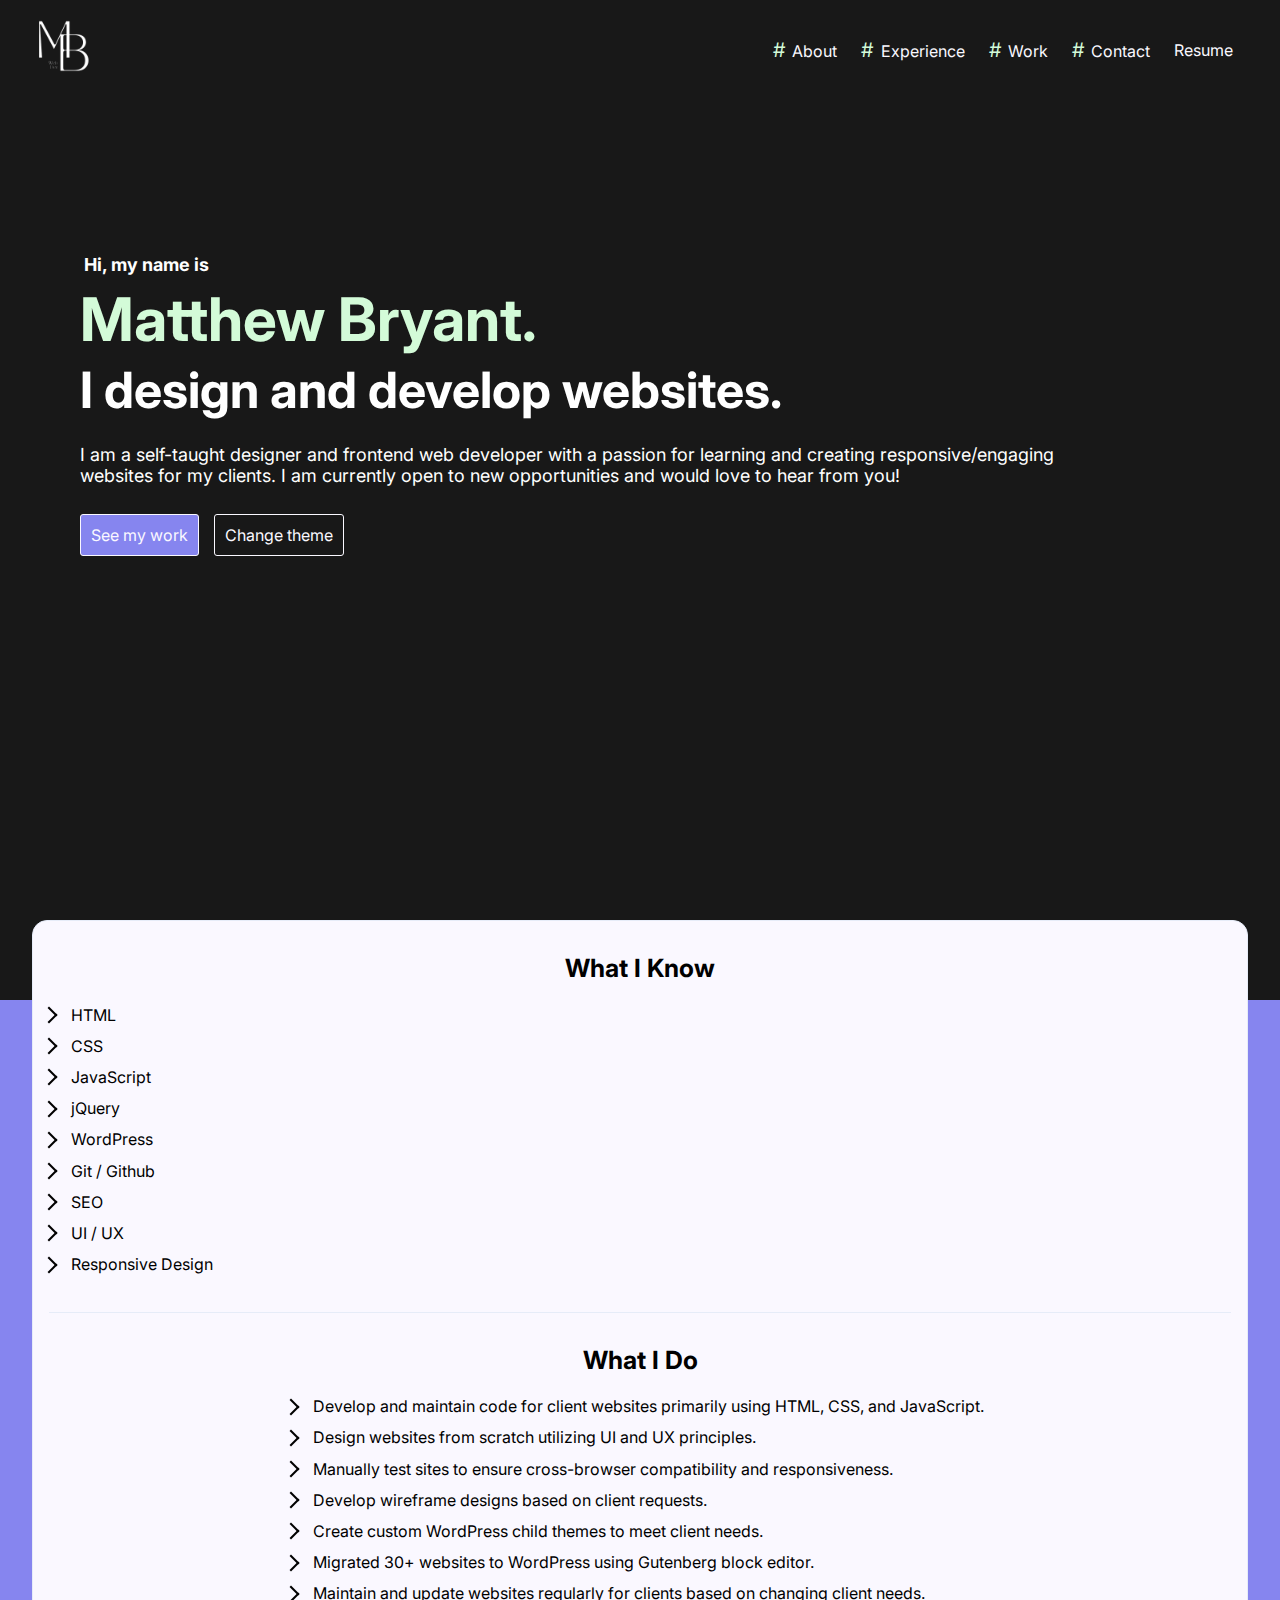
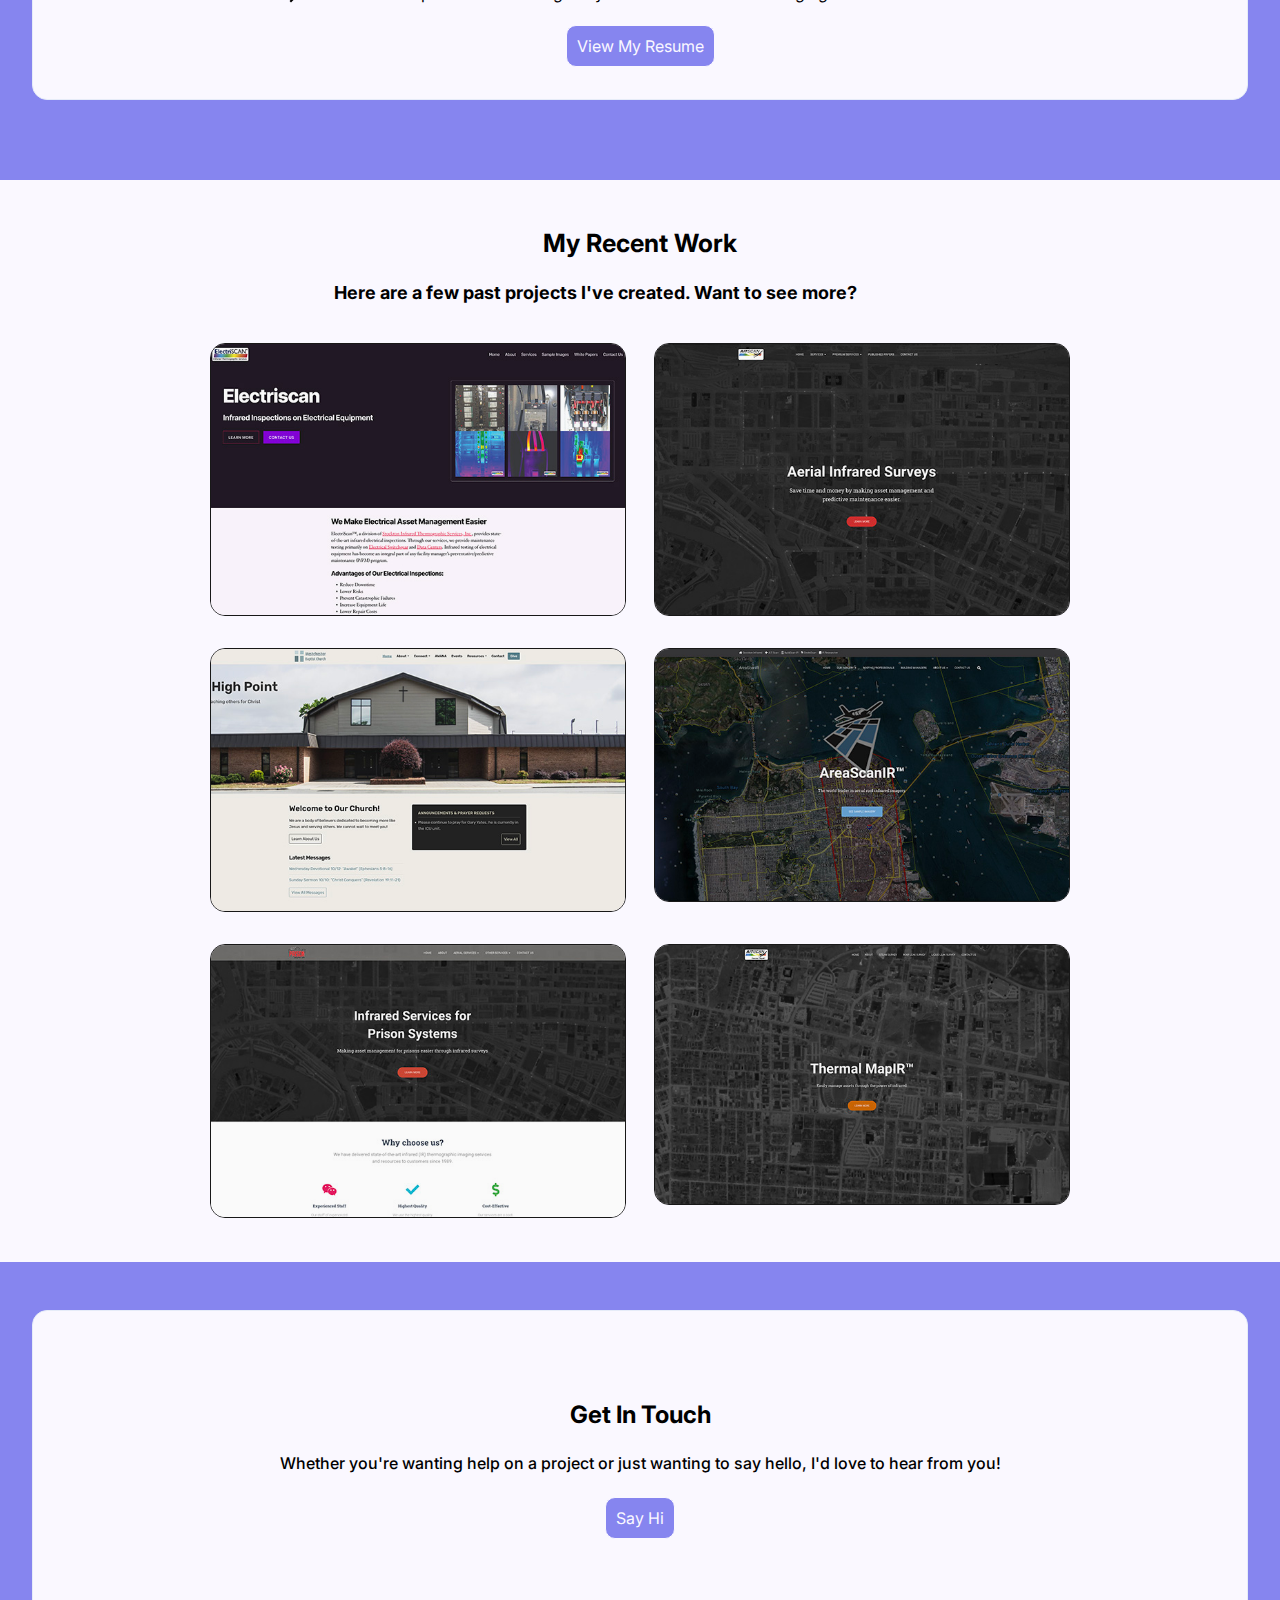
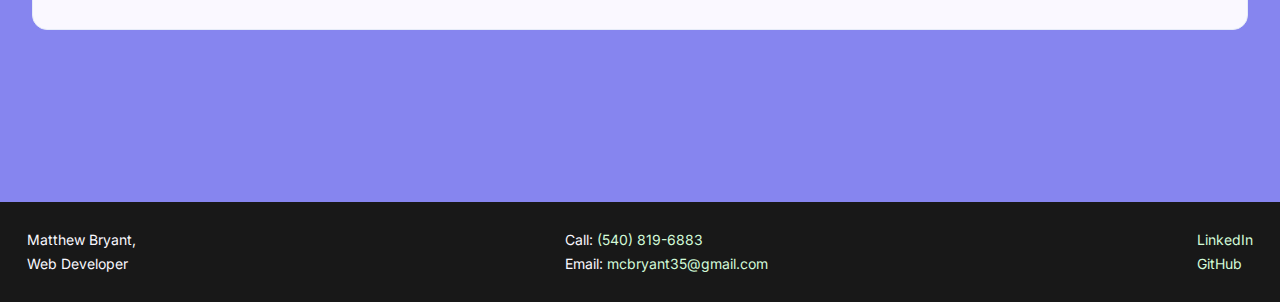
==== index.html @ 1c5e8e3d "fix image issue" ====
<!DOCTYPE html>
<html lang="en">
    <head>
        <meta charset="UTF-8">
        <meta http-equiv="X-UA-Compatible" content="IE=edge">
        <meta name="viewport" content="width=device-width, initial-scale=1.0">
        <title>Matthew Bryant</title>
        <link rel="stylesheet" href="styles.css">
        <link rel="stylesheet" href="https://cdnjs.cloudflare.com/ajax/libs/font-awesome/6.1.2/css/all.min.css" integrity="sha512-1sCRPdkRXhBV2PBLUdRb4tMg1w2YPf37qatUFeS7zlBy7jJI8Lf4VHwWfZZfpXtYSLy85pkm9GaYVYMfw5BC1A==" crossorigin="anonymous" referrerpolicy="no-referrer" />

        <link rel="preconnect" href="https://fonts.googleapis.com">
        <link rel="preconnect" href="https://fonts.gstatic.com" crossorigin>
        <link href="https://fonts.googleapis.com/css2?family=Inter:wght@100;200;300;400;500;600&display=swap" rel="stylesheet">
    </head>
<body>

    <header class="header">
        <nav class="main-navigation">
            <a href="#" id="logo"><img src="./assets/images/mylogo.png" alt="logo"></a>
            <img id="nav-headshot" src="./assets/images/headshots/myheadshot-300X200.jpg" alt="headshot image of Matthew Bryant">
            <ul class="nav-links">
                <a href="#header-main-container"><li class="nav-link"><span>#</span> About</li></a>
                <a href="#experience"><li class="nav-link"><span>#</span> Experience</li></a>
                <a href="#work"><li class="nav-link"><span>#</span> Work</li></a>
                <a href="#contact"><li class="nav-link"><span>#</span> Contact</li></a>
                <a href="https://drive.google.com/file/d/1iqyRCkgeae6ioxrr6bbOWsfe8rhDTvmX/view?usp=sharing" target="_blank"><li class="nav-link" id="header-nav">Resume</li></a>

            </ul>
            <button class="hamburger">
                <div class="bar">
                    <i class="fa-solid fa-bars fa-2x"></i>
                </div>
             </button>
         </nav>
    </header>

         <section id="header-main-container">

            <div id="intro-container" class="home-containers">
                <h2 class="intro-line-one">Hi, my name is</h2>
                <h2 class="intro-line-two">Matthew Bryant.</h2>
                <h2 class="intro-line-three">I design and develop websites.</h2>
                <p class="intro-par">I am a self-taught designer and frontend web developer with a passion for learning and creating responsive/engaging websites for my clients. I am currently open to new opportunities and would love to hear from you!</p>
            
                <div id="cta-buttons-container">
                    <ul class="cta-buttons">
                        <a href="mywork.html"><li class="special-button">See my work</li></a>
                        <a href="#"><li class="normal-button">Change theme</li></a>
                    </ul>
                </div>
            </div>

         </section>

         <section id="experience" class="box">

            <h2 style="display:none;">My Experience</h2>

            <h3 style="display:none;">1 year of experience as a freelance designer and developer.</h3>

            <div id="inner-containers-one">

                <div id="skills-column" class="columns">

                    <h3>What I Know</h3>
                    <ul>
                        <li>HTML</li>
                        <li>CSS</li>
                        <li>JavaScript</li>
                        <li>jQuery</li>
                        <li>WordPress</li>
                        <li>Git / Github</li>
                        <li>SEO</li>
                        <li>UI / UX</li>
                        <li>Responsive Design</li>
                    </ul>

                </div>

                <div id="what-i-do-column" class="columns">
                    <h3>What I Do</h3>
                    <ul>
                        <li>Develop and maintain code for client websites primarily using HTML, CSS, and JavaScript.</li>
                        <li>Design websites from scratch utilizing UI and UX principles.</li>
                        <li>Manually test sites to ensure cross-browser compatibility and responsiveness.</li>
                        <li>Develop wireframe designs based on client requests.</li>
                        <li>Create custom WordPress child themes to meet client needs.</li>
                        <li>Migrated 30+ websites to WordPress using Gutenberg block editor.</li>
                        <li>Maintain and update websites regularly for clients based on changing client needs.</li>
                    </ul>

                    <a id="resume" class="resume-link clear" href="https://drive.google.com/file/d/1iqyRCkgeae6ioxrr6bbOWsfe8rhDTvmX/view?usp=sharing" target="_blank">View My Resume</a>

                    <div id="container-two">
                        <div class="my-image">
                            <img class="headshot-image" alt="Headshot of Matthew Bryant" src="assets/images/headshots/myheadshot800.jpg">
                        </div>
                    </div>
                </div>
            </div>

         </section>

         <section id="work">

            <h2 class="work-heading has-margin-auto">My Recent Work</h2>
            <h3 class="work-heading has-margin-auto">Here are a few past projects I've created. Want to see more? <span class="email-me"><a href="mailto:mcbryant35@gmail.com" target="_blank" class="clear">Email Me.</a></span></h3>

            <div id="inner-containers-two">

               <div class="work-card">
                    <figure>
                        <img class="work-thumb" src="./assets/images/websites600w/electriscan600w.jpg">
                        <figcaption>
                            <h2 class="caption-heading">ElectriScan</h2>
                            <a class="thumb-button" href="https://electriscan.com/" target="_blank">Visit Website ></a>
                        </figcaption>
                        <div class="overlay"></div>
                    </figure>
               </div>

               <div class="work-card">
                    <figure>
                        <img class="work-thumb" src="./assets/images/websites600w/aitscan600w.jpg">
                        <figcaption>
                            <h2 class="caption-heading">AITScan</h2>
                            <a class="thumb-button" href="https://aitscan.com/" target="_blank">Visit Website ></a>
                        </figcaption>
                        <div class="overlay"></div>
                    </figure>
               </div>

               <div class="work-card">
                    <figure>
                        <img class="work-thumb" src="./assets/images/websites600w/wbc600w.jpg">
                        <figcaption>
                            <h2 class="caption-heading">WBC</h2>
                            <a class="thumb-button" href="https://westchesterbaptistchurch.com/" target="_blank">Visit Website ></a>
                        </figcaption>
                        <div class="overlay"></div>
                    </figure>
               </div>

               <div class="work-card">
                    <figure>
                        <img class="work-thumb" src="./assets/images/websites600w/areascan600w.jpg">
                        <figcaption>
                            <h2 class="caption-heading">AreaScan</h2>
                            <a class="thumb-button" href="https://areascanir.com/" target="_blank">Visit Website ></a>
                        </figcaption>
                        <div class="overlay"></div>
                    </figure>
               </div>

               <div class="work-card">
                    <figure>
                        <img class="work-thumb" src="./assets/images/websites600w/prisonscan600w.jpg">
                        <figcaption>
                            <h2 class="caption-heading">PrisonScan</h2>
                            <a class="thumb-button" href="https://prisonscanir.com/" target="_blank">Visit Website ></a>
                        </figcaption>
                        <div class="overlay"></div>
                    </figure>
               </div>

               <div class="work-card">
                    <figure>
                        <img class="work-thumb" src="./assets/images/websites600w/thermalmap600w.jpg">
                        <figcaption>
                            <h2 class="caption-heading">ThermalMapIR</h2>
                            <a class="thumb-button" href="https://thermalmapir.com/" target="_blank">Visit Website ></a>
                        </figcaption>
                        <div class="overlay"></div>
                    </figure>
               </div>

            </div>

         </section>

         <section id="contact" style="height: 60vh;">
            <div class="contact-container has-flex has-column">
                <h2>Get In Touch</h2>
                <p>Whether you're wanting help on a project or just wanting to say hello, I'd love to hear from you!</p>
                <a href="mailto:mcbryant35@gmail.com" class="resume-link clear" target="_blank">Say Hi</a>
            </div>
         </section>

    <!--SCRIPTS & Footer-->
    <link rel="stylesheet" href="./assets/css/media-queries.css">
    <script type="text/javascript" src="./jquery/jquery-3.6.0.min.js"></script>
    <script src="./assets/js/script.js"></script>

    <footer class="footer">
        <div class="footer-column" id="column1">
            <p class="footer-text name">Matthew Bryant,</p>
            <p class="footer-text name">Web Developer</p>
        </div>
        <div class="footer-column" id="column2">
            <p class="footer-text contact"><span>Call: </span><a href="tel:5408196883">(540) 819-6883</a></p>
            <p class="footer-text contact"><span>Email: </span><a href="mailto:mcbryant35@gmail.com">mcbryant35@gmail.com</a></p>
        </div>
        <div class="footer-column" id="column3">
            <p class="footer-text links"><a href="https://www.linkedin.com/in/matthew-bryant-profile/">LinkedIn</a></p>
            <p class="footer-text links"><a href="https://github.com/Mcbryant14">GitHub</a></p>   
        </div>
    </footer>

</body>
</html>
</body>
</html>
---- styles.css ----
@import url('https://fonts.googleapis.com/css2?family=Montserrat:wght@500&display=swap');

/*****************
Variables
*****************/

:root {
    --main-bg-color: #FAF8FF;
    --main-dark-accent: #181818;
    --accent-one: #8685EF;
    --accent-two: #D3FBD8;
    --font-sans: 'Inter', sans-serif;
    font-size: 16px;
}

/*****************
Global Styles
******************/


* {
    box-sizing: border-box;
    margin: 0;
    padding: 0;
}

ul {
    list-style: none;
}

.clear {
    color: unset;
    text-decoration: unset;
}

body {
    font-family: var(--font-sans);
    background-color: var(--accent-one);
}

a:not(.normal-button):not(.special-button):not(.thumb-button):not(.clear) {
    color: var(--accent-two);
}

a:not(.normal-button):not(.special-button):not(.clear):hover {
    text-decoration: underline;
}

a:-webkit-any-link {
    color: var(--main-bg-color);
    cursor: pointer;
    text-decoration: none;
}

button:hover {
    cursor: pointer;
    border-radius: 3px;
}

header {
    background-color: var(--main-dark-accent);
    height: 100px;
    transition: all 1s ease;
}

.has-margin-auto {
    margin: auto;
}

.has-flex {
    display: flex;
}

.has-row {
    flex-direction: row;
}

.has-column {
    flex-direction: column;
}


/**************
HEADER
***************/

.main-navigation {
    height: 100px;
    transition: all 1s ease;
}

nav {
    display: flex;
    flex-direction: row;
    justify-content: space-between;
    align-items: center;
    height: 110px;
    margin: 0 auto;
    padding: 0 15px;
}

#nav-headshot {
    border-radius: 100px;
    width: 75px;
    margin: 10px 0 ;
}

.fa-2x {
    font-size: 1.75em!important;
}

#logo {
    padding: 0px;
}

nav > ul {
    display: flex;
    flex-direction: row;
    justify-content: space-evenly;
    gap: 1.5rem;
    list-style-type: none;
    padding-right: 25px;
}

.nav-links li {
    color: var(--main-bg-color);
}

.nav-links span {
    color: var(--accent-two);
}

.nav-links li span {
    font-size: 20px;
    margin-right: .20rem;
}

.nav-links li:hover {
    color: var(--accent-two);
}

.resume-link {
    border: 1px solid var(--main-bg-color);
    border-radius: 10px;
    padding: 10px;
    color: var(--main-bg-color);
    background-color: var(--accent-one);
    text-align: center;
    margin: 1rem auto;
    width: 85%
}

.hamburger {
    margin-right: 10px;
    color: var(--main-bg-color);
    background-color: transparent;
    border: none;
}

.fa-solid .fa-bars {
    height: 50px;
}

.navbar-visible {
    display: flex!important;
    flex-direction: column;
    align-content: center;
    justify-content: space-evenly;
    transition: all 1s ease;
    border: none;
    margin-right: 18px;
    height: 90%;
}

.header-toggle {
    height: 30vh!important;
    background-color: var(--accent-one);
    justify-content: space-between;

}

.normal-button, .special-button {
    color: var(--main-bg-color);
    border: 1px solid var(--main-bg-color);
    border-radius: 3px;
    min-width: 110px;
    max-width: 150px;px;
    text-align: center;
    padding: 10px;
    text-decoration: none;
    list-style-type: none;
}

.special-button {
    background-color: var(--accent-one);
}

#logo {
    height: 100px;
}

footer {
    background-color: var(--main-dark-accent);
    height: 100px;
}

footer * {
    
}

/****************
FOOTER
****************/

.footer {
    display: flex;
    flex-direction: row;
    justify-content: space-between;
    align-items: center;
    padding: 0 2rem;
}

.footer-text {
    color: var(--main-bg-color);
    padding: .2rem;
}

.footer-column {
    padding: .5rem;
}

/*****************
dev.index.html
******************/

#header-main-container {
    height: 100vh;
    display: flex;
    flex-direction: row;
    align-items: center;
    justify-content: center;
    background-color: var(--main-dark-accent);
    position: relative;
}

#main-home-container {
    display: flex;
    flex-direction: row;
    justify-content: flex-start;
    align-items: center;
    width: 100%;
    height: 100%;
}

#intro-container {
    display: flex;
    flex-direction: column;
    justify-content: flex-start;
    margin: 3rem auto 0;
    height: 92%;
    max-height: 50rem; 
    width: 90%;
    max-width: 80rem;
    padding: 1rem;
}

.intro-line-one {
    color: white;
    font-size: 18px;
    margin: 0 0 .50rem .25rem;
}

.intro-line-two {
    color: var(--accent-two);
    font-size: 36px;
    font-family: var(--font-sans);
}

.intro-line-three {
    color: white;
    font-size: 29px;
    margin-top: .30rem;
}

.intro-par {
    color: white;
    font-size: 18px;
    max-width: 64rem;
    margin-top: 1.5rem;
}

.cta-buttons {
    display: flex;
    flex-direction: row;
    justify-content: flex-start;
    gap: 15px;
    margin-top: 1.75rem;
}

#headshot {
    padding: 5px;
    border-radius: 100%;
}

/*main body section*/

#experience {
    padding: 1rem 1rem 11rem 1rem;
}

#experience, #work {
    /*width: 100%;*/
    background-color: var(--main-bg-color);
    display: flex;
    flex-direction: column;
}

#experience h2 {
    margin: 2rem auto;
    font-size: 30px;
}

#experience h3 {
    margin: 1rem auto;
    font-size: 25px;
}

#inner-containers-one {
    display: flex;
    flex-direction: row;
    justify-content: space-between;
    gap: 6rem;
    margin: 4rem 13rem;
}

#inner-containers-one h3 {
    font-size: 32px;
}

#skills-column {
}

#skills-column h3 {
    font-size:
}

#skills-column ul {
    margin-bottom: 2rem;
}

#what-i-do-column {
    display: flex;
    flex-direction: column;
}

#what-i-do-column ul {
    margin-bottom: 3rem;
}

#skills-column h3, #what-i-do-column h3 {
    text-align: left;
    margin: 1rem 0;
}

#skills-column ul li, #what-i-do-column ul li {
    position: relative;
    padding: .35rem;
    /*font-size: 18px;*/
}

#skills-column ul li:before, #what-i-do-column ul li:before {
    content: '';
    position: absolute;
    border-right:2px solid black;
    border-bottom:2px solid black;
    width:10px;
    height:10px;
    left: -22px;
    top: 16px;
    transform: translateY(-50%) rotate(-45deg);
}


/*#skills-column ul li:before:hover, #what-i-do-column ul li:before:hover {
    transform: translateY(-50%) rotate(45deg);
}*/

#container-two {
    display: flex;
    flex-direction: row;
    justify-content: center;
    margin: auto 14rem auto auto;
    align-items: center;
}

.my-image {
    position: relative;
    opacity: 1;
    background-color: var(--accent-one);
}

.headshot-image {
    border-radius: 5px;
    mix-blend-mode: hard-light;
    min-width: 250px;
}

#container-two .my-image:after {
    content: "";
    position: absolute;
    border: 2px solid var(--accent-one);
    width: 100%;
    height: 100%;
    border-radius: 5px;
    top: 6%;
    left: 8%;
    z-index: -1;
}

#resume {
    color: var(--main-bg-color);
}

.box {
   width: 75%;
   border-radius: 50px;
   position: relative;
   bottom: 5rem;
   margin: auto;
   z-index: 1;
}

#main-body-right-container {
    text-align: center;
}

.headshot-image {
    max-width: 26rem;
    width: 100%;
}

/*My Work*/

#work {
    gap: 1.5rem;
    padding: 2.5rem 2.5rem 4rem 2.5rem;
}

#work > * {
    padding: .5rem;
}

#work h2 {
    font-size: 30px;
}

#work h3 {
    font-size: 25px;
}

.email-me {
    color: var(--accent-one);
}

#inner-containers-two {
    display: flex;
    flex-wrap: wrap;
    justify-content: center;
    width: 100%;
    max-width: 90rem;
    margin: 1rem auto;
    gap: 1.75rem;
}

.work-card {
    width: 26rem;
}

.work-card figure {
    position: relative;
    transition: .5s all ease;
}

.work-card figure:hover {
    transform: scale(1.05);
}

.work-card img {
    object-fit: cover;
    width: 100%;
    height: 100%;
    border-radius: 15px;
    filter: brightness(.98);
    border: 1px solid var(--main-dark-accent);
}

figcaption {
    position: absolute;
    top: 0;
    left: 0;
    height: 100%;
    width: 100%;
    display: flex;
    align-items: center;
    justify-content: center;
    flex-direction: column;
    opacity: 0;
    transition: .5s all ease;
    border-radius: 15px;
}

figcaption:hover {
    opacity: 1;
    background-color: var(--main-dark-accent);
}

.caption-heading {
    color: var(--main-bg-color);
    padding: .5rem;
}

.thumb-button {
    color: var(--main-bg-color)!important;
    margin: 1rem auto 1rem;
    border: 1px solid var(--accent-two);
    border-radius: 50px;
    padding: .75rem;
}

.thumb-button:hover {
    cursor: pointer;
    color: var(--main-dark-accent)!important;
    background-color: var(--accent-two);
    text-decoration: none!important;
}

#contact {
    height: 60vh;
}

.contact-container {
    height: 20rem;
    width: 95%;
    position: relative;
    top: 3rem;
    margin: auto;
    background-color: var(--main-bg-color);
    border-radius: 15px;
    border: 1px solid #E6ECF8;
    justify-content: center;
    gap: 1.5rem;
}

.contact-container h2 {
    text-align: center;
}

.contact-container p {
    padding: 0 1rem;
    text-align: center;
    font-weight: 500;
}

.contact-container a {
    margin: 0 auto 0;
}

/*
.joke-container {
    height: 300px;
    min-height: 300px;
    display: flex;
    flex-direction: column;
    justify-content: center;
    align-items: center;
}

.skills-container {
    height: 50%;
    min-height: 300px;
}

.joke-container, .skills-container {
    height: 95%;
    max-height: 25rem;
    width: 100%;
    min-width: 15.625rem;
    max-width: 28.125rem;
    border-radius: 7px;
    border: 1px solid var(--accent-one);
    background-color: var(--accent-two);
    position: relative;
    padding: .45rem;
}

/* right container 

.skill {
    padding: 1rem;
}

.skills-container .skill {
    width: 100%;
}

.skill .title {
    display: block;
    font-size: 16px;
    padding-bottom: .5rem;
    font-weight: 600;
    color: var(--accent-one);
}

.skill .skill-bar {
    height: 10px;
    width: 100%;
    border-radius: 8px;
    margin-top: 6px;
    background: var(--main-bg-color);
}

.skill-bar .skill-per {
    position: relative;
    display: block;
    height: 100%;
    width: 90%;
    border-radius: 6px;
    background: var(--accent-one);
    animation: progress 1s ease-in-out forwards;
    opacity: 0;
}

#html {
    width: 90%;
    animation-delay: 0.1;
}

#css {
    width: 70%;
    animation-delay: 0.2;
}

#javascript {
    width: 50%;
    animation-delay: 0.3;
}

#wordpress {
    width: 60%;
    animation-delay: 0.4;
}

@keyframes progress {
    0% {
        width: 0;
        opacity: 0;
    }
    100% {
        opacity: 1;
    }
}

.skill-per .tooltip {
    position: absolute;
    right: -14px;
    top: -28px;
    font-size: 9px;
    font-weight: 500;
    color: var(--accent-one);
    padding: 2px 6px;
    border-radius: 3px;
    background: var(--main-bg-color);
    z-index: 1;
}

.tooltip::before {
    content: '';
    position: absolute;
    left: 50%;
    bottom: -2px;
    height: 10px;
    width: 10px;
    z-index: -1;
    background-color: var(--main-bg-color);
    transform: translateX(-50%) rotate(45deg);
}

/*JOKE GENERATOR*/
/* left container 

.joke-generator {
    height: 300px;
    display: flex;
    flex-direction: column;
    justify-content: center;;
    align-items: center;
    gap: 2rem;
    transition: .5s all ease;
    padding: 0;
}

.joke-generator > * {
    padding: 0rem;
}

.joke-heading {
    font-size: 24px;
    color: var(--main-dark-accent);
}

.top-position {
    position: absolute;
    top: 2.5rem;
}

.bottom-position {
    position: absolute;
    bottom: 2.5rem;
}

.joke-output {
    text-align: center;
    font-weight: 600;
    padding: 0 .5rem;
}

.punchline-output {
    color: var(--accent-one);
}

.joke-buttons {
    display: flex;
    flex-direction: row;
    gap: .5rem;
    justify-content: center;
    align-items: center;
    width: 80%;
}

.generator-button {
    max-width: 200px;
    color: var(--main-dark-accent);
    background-color: transparent;
    border: 1px solid var(--main-dark-accent);
    padding: .5rem;
}

#make-me-laugh, #punchline {
    background-color: var(--accent-one);
    color: var(--main-bg-color);
}

#generate-joke {
    color: var(--accent-two);
    background-color: var(--main-dark-accent);
}*/
---- assets/css/media-queries.css ----
/*****************
    MEDIA QUERIES
*****************/

@media screen and (max-width: 799px) {
    .nav_links li {border: none; background-color: transparent;}
}

@media screen and (min-width: 0px) {
    .nav-links {display: none;}
    .nav-links span {display: none;}
    nav > ul {gap: 0; padding-right: 0;}
    #logo {display: none;}
    #header-nav {border: 0; padding: 0; background-color: transparent;}
    #inner-containers-one {flex-direction: column; margin: 0; gap: 0;}
    #inner-containers-one h3 {font-size: 25px;}
    li {font-size: 16px;}
    .headshot-image, #container-two .my-image:after {display: none;}
    .box {width: 95%; border-radius: 15px; border: 1px solid #E6ECF8;}
    #skills-column {border-bottom: 1px solid #E6ECF8; padding-bottom: 2rem;}
    #what-i-do-column {padding-top: 1rem;}
    #skills-column ul, #what-i-do-column ul {padding-left: 1rem; margin: auto;}
    #experience {padding: 1rem;}
    #experience h3 {text-align: center;}
    #work {padding: 1rem; gap: .5rem;}
    #work h2 {font-size: 25px; margin-top: 1.5rem;}
    #work h3 {text-align: center; font-size: 18px;}
    #column1 {display: none;}
    .footer {padding: 0 1rem; font-size: 14px;}
}

@media screen and (min-width: 420px) {
    .resume-link {width: fit-content;}
}

@media screen and (min-width: 600px) {
    #right-container {display: flex;}
    #nav-headshot {display: none;}
    #headshot {width: 10rem;}
    #logo {display: flex;}
    #column1 {display: initial;}
}

@media screen and (max-height: 550px) and (orientation: landscape) {
    #header-main-container {margin: 0 1rem;}
}

@media screen and (min-width: 550px) {

}

@media screen and (min-width: 700px) {
    #headshot {width: 218px; border: 2px dotted var(--accent-two);}
    #intro-container {margin-top: 9rem;}
    .intro-line-two {font-size: 50px;}
    .intro-line-three {font-size: 40px;}
}

@media screen and (min-width: 800px) {
    .hamburger {display: none;}
    .nav-links {display: flex; align-items: center; gap: 1.5rem; margin-right: 2rem;}
    .nav-links span {display: initial;}
    .resume-link {border: 1px solid var(--main-bg-color); padding: 10px; background-color: var(--accent-one);}
    #headshot {width: 15rem; width: 275px}
}

@media screen and (min-width: 900px) {
    #intro-container {margin-top: 11rem;}
    .intro-line-two {font-size: 60px;}
    .intro-line-three {font-size: 50px;}
}

@media screen and (min-width: 1000px) {
    #headshot {width: 300px;}
}

@media screen and (min-width: 1300px) {
}

@media screen and (min-width: 1500px) {
    /*.skills-container {background-color: transparent; border: 0px;}*/
    #intro-container {margin-top: 13rem;}
    .intro-line-two {font-size: 70px;}
    .intro-line-three {font-size: 60px;}
}

@media screen and (min-width: 2000px) {
    #headshot {width: 500px;}
    #left-container {width: 50%;}
    #intro-container {margin-top: 13rem;}
    .intro-line-one {font-size: 21px;}
    .intro-line-two {font-size: 80px;}
    .intro-line-three {font-size: 70px;}
    .intro-par {font-size: 23px;}
}
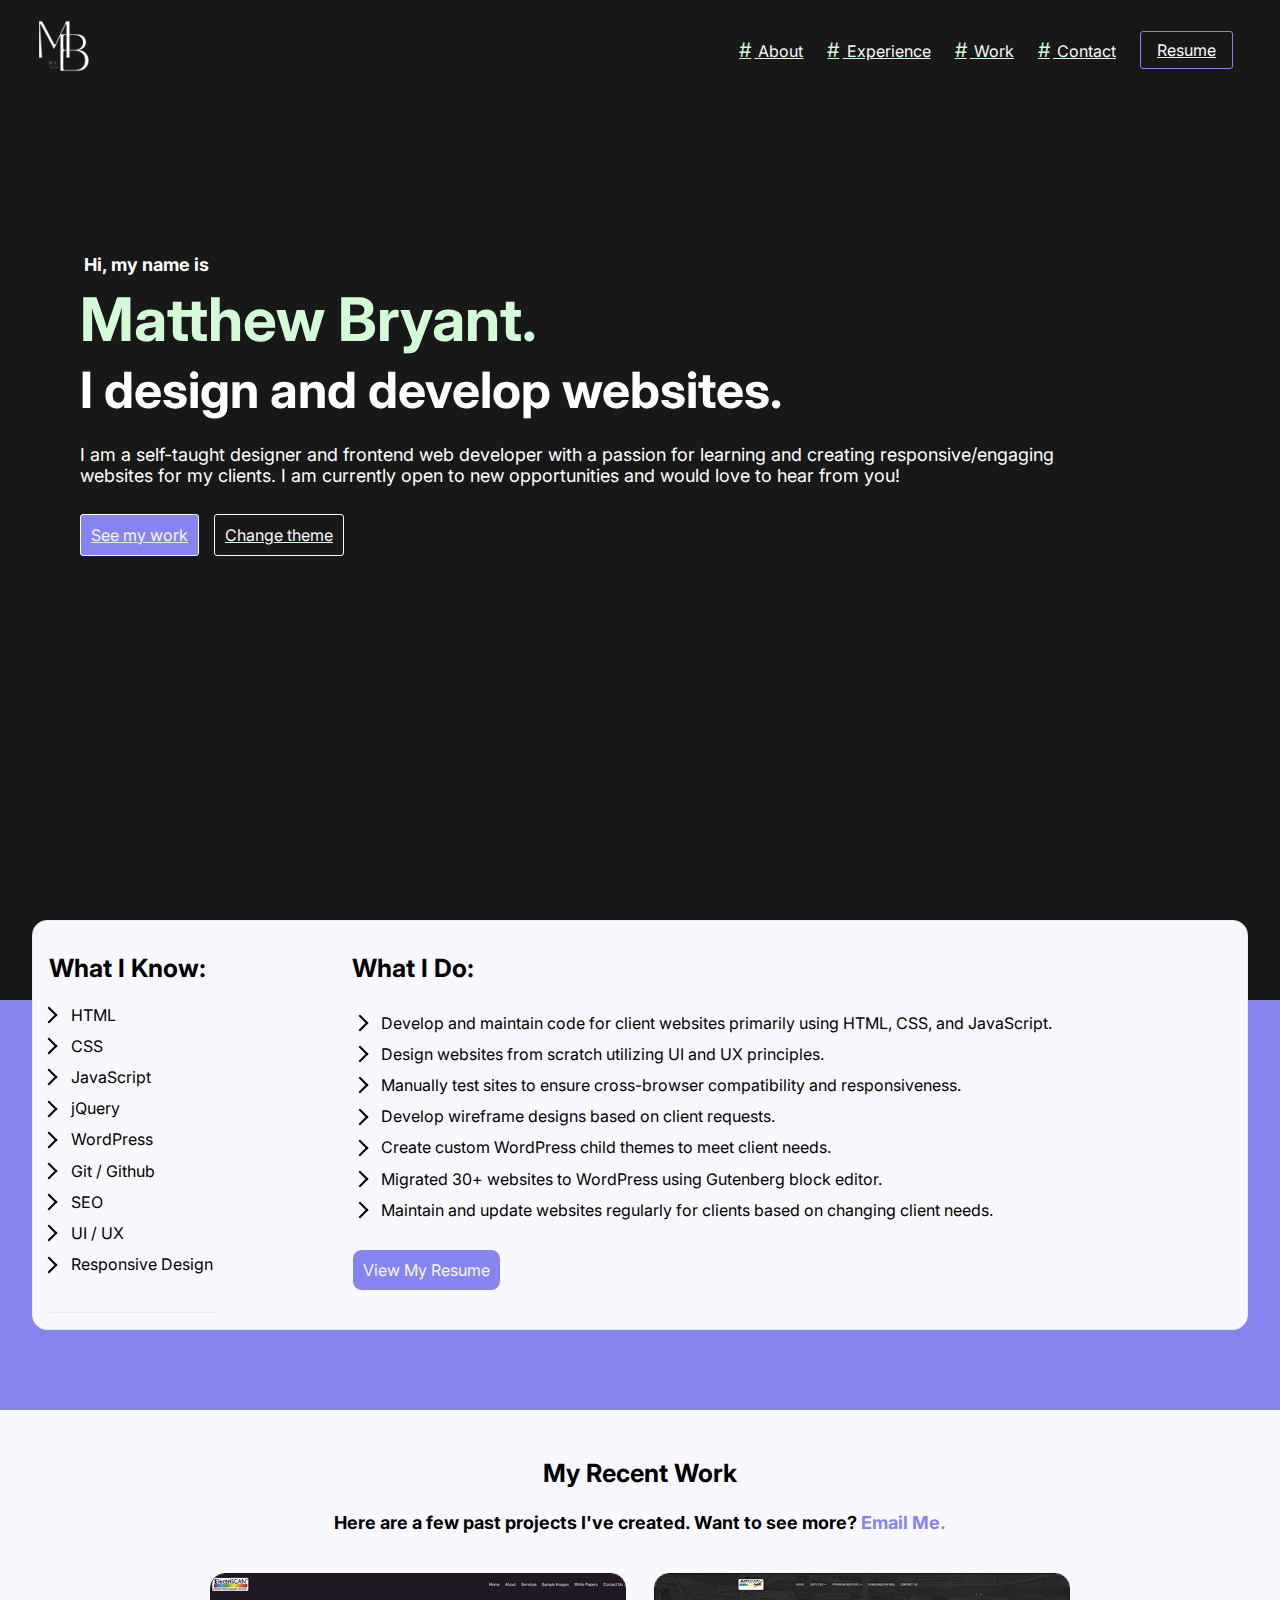
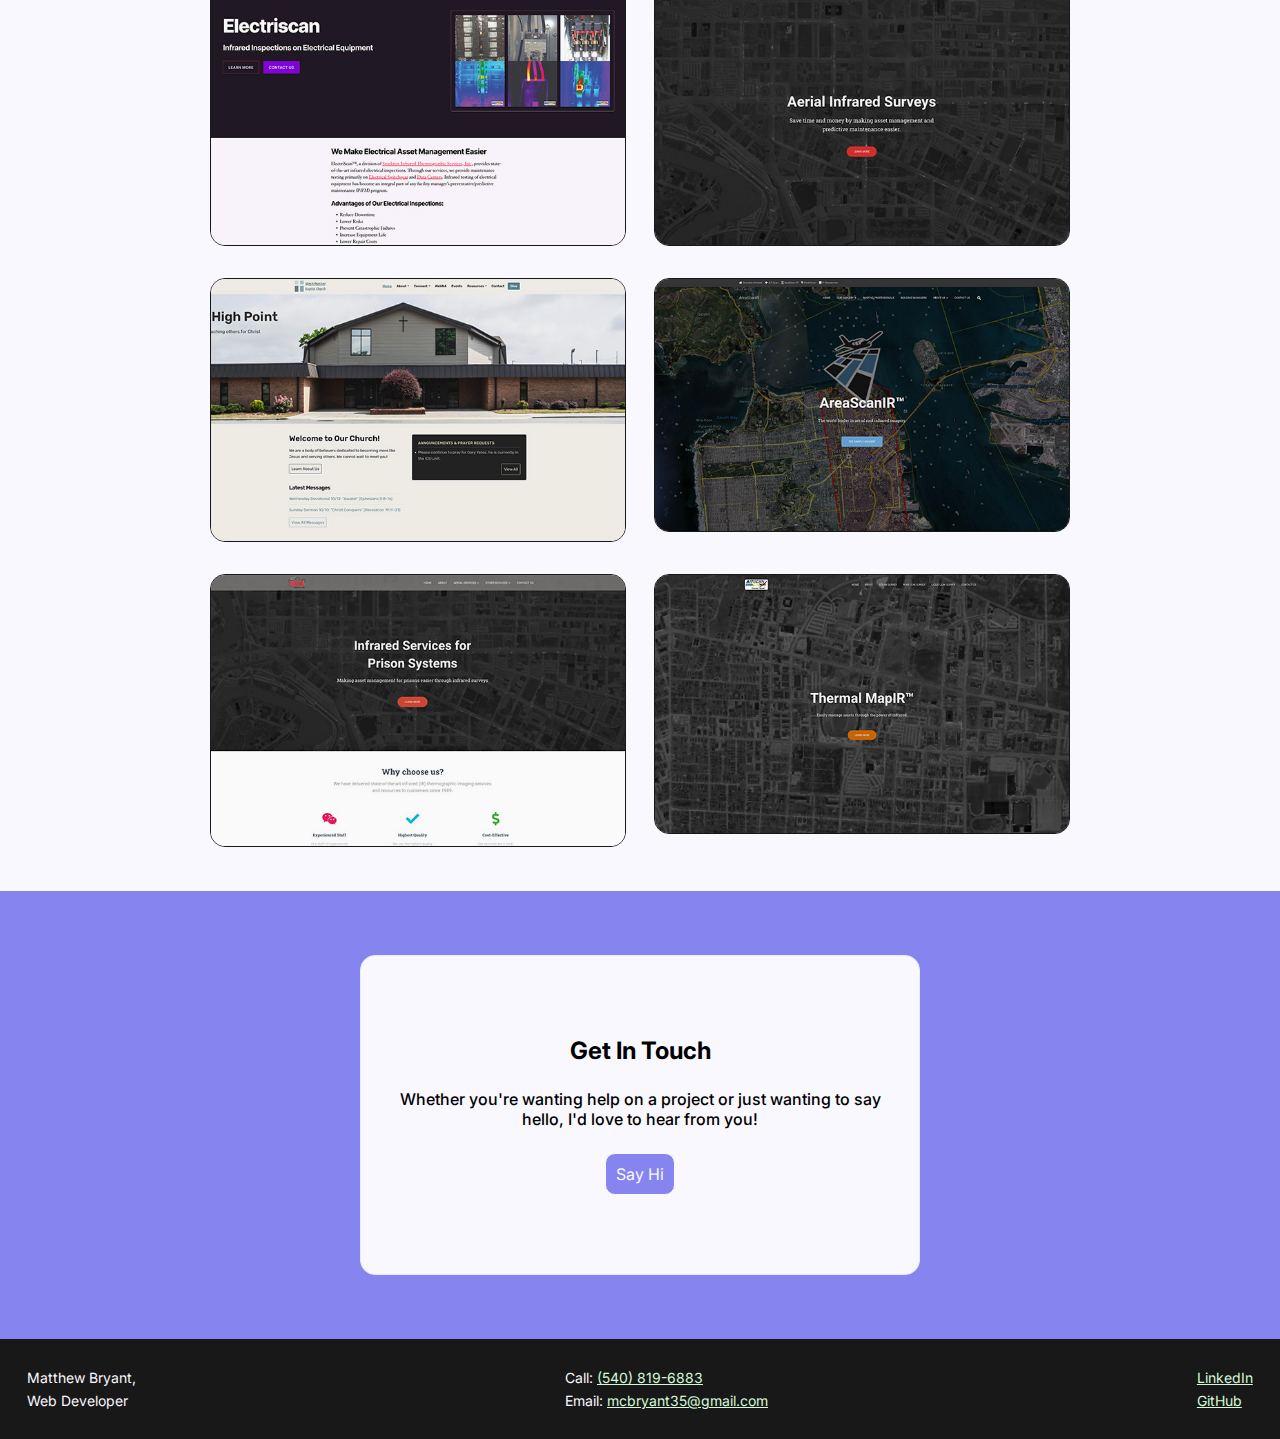
==== commit 59ba4774: "updated homepage and media queries" ====
--- a/index.html
+++ b/index.html
@@ -62,7 +62,7 @@
 
                 <div id="skills-column" class="columns">
 
-                    <h3>What I Know</h3>
+                    <h3>What I Know:</h3>
                     <ul>
                         <li>HTML</li>
                         <li>CSS</li>
@@ -78,7 +78,7 @@
                 </div>
 
                 <div id="what-i-do-column" class="columns">
-                    <h3>What I Do</h3>
+                    <h3>What I Do:</h3>
                     <ul>
                         <li>Develop and maintain code for client websites primarily using HTML, CSS, and JavaScript.</li>
                         <li>Design websites from scratch utilizing UI and UX principles.</li>
@@ -91,12 +91,14 @@
 
                     <a id="resume" class="resume-link clear" href="https://drive.google.com/file/d/1iqyRCkgeae6ioxrr6bbOWsfe8rhDTvmX/view?usp=sharing" target="_blank">View My Resume</a>
 
-                    <div id="container-two">
-                        <div class="my-image">
-                            <img class="headshot-image" alt="Headshot of Matthew Bryant" src="assets/images/headshots/myheadshot800.jpg">
-                        </div>
+                </div>
+
+                <div id="container-two">
+                    <div class="my-image">
+                        <img class="headshot-image" alt="Headshot of Matthew Bryant" src="assets/images/headshots/myheadshot800.jpg">
                     </div>
                 </div>
+
             </div>
 
          </section>
--- a/styles.css
+++ b/styles.css
@@ -46,7 +46,7 @@
     text-decoration: underline;
 }
 
-a:-webkit-any-link {
+a:-webkit-any-link:not('#work h3 span') {
     color: var(--main-bg-color);
     cursor: pointer;
     text-decoration: none;
@@ -137,6 +137,10 @@
 
 .nav-links li:hover {
     color: var(--accent-two);
+}
+
+#header-nav {
+    border: 1px solid var(--accent-one);
 }
 
 .resume-link {
@@ -346,6 +350,12 @@
 
 #skills-column ul {
     margin-bottom: 2rem;
+    text-align: center;
+    padding-left: 0!important;
+}
+
+#skills-column ul li::before {
+   margin-left: 1rem;
 }
 
 #what-i-do-column {
@@ -389,14 +399,16 @@
     display: flex;
     flex-direction: row;
     justify-content: center;
-    margin: auto 14rem auto auto;
-    align-items: center;
+    /*margin: auto 14rem auto auto;*/
+    align-items: center;
+    padding: 1rem;
 }
 
 .my-image {
     position: relative;
     opacity: 1;
     background-color: var(--accent-one);
+    max-width: 15rem;
 }
 
 .headshot-image {
@@ -458,6 +470,10 @@
     font-size: 25px;
 }
 
+#work h3 span {
+    color: var(--accent-one);
+}
+
 .email-me {
     color: var(--accent-one);
 }
@@ -536,12 +552,14 @@
 
 #contact {
     height: 60vh;
+    display: flex;
+    max-height: 28rem;
 }
 
 .contact-container {
     height: 20rem;
     width: 95%;
-    position: relative;
+    /*position: relative;*/
     top: 3rem;
     margin: auto;
     background-color: var(--main-bg-color);
@@ -549,6 +567,7 @@
     border: 1px solid #E6ECF8;
     justify-content: center;
     gap: 1.5rem;
+    max-width: 35rem;
 }
 
 .contact-container h2 {
--- a/assets/css/media-queries.css
+++ b/assets/css/media-queries.css
@@ -62,6 +62,7 @@
     .nav-links span {display: initial;}
     .resume-link {border: 1px solid var(--main-bg-color); padding: 10px; background-color: var(--accent-one);}
     #headshot {width: 15rem; width: 275px}
+    #header-nav {border: 1px solid var(--accent-one); padding: .5rem 1rem; border-radius: 3px;}
 }
 
 @media screen and (min-width: 900px) {
@@ -72,9 +73,21 @@
 
 @media screen and (min-width: 1000px) {
     #headshot {width: 300px;}
+    #inner-containers-one {flex-direction: row;}
+    #skills-column ul {text-align: left; margin-left: 1rem;}
+    #skills-column ul li::before {margin-left: 0;}
+    #experience h3 {text-align: left;}
+    .resume-link {margin: 0;}
+    #what-i-do-column {padding-top: 0;}
+    #what-i-do-column ul {margin: .5rem;}
+    #resume {margin-top: 1rem;}
 }
 
 @media screen and (min-width: 1300px) {
+}
+
+@media screen and (min-width: 1400px) {
+    .headshot-image {display: flex; width: 12rem;}
 }
 
 @media screen and (min-width: 1500px) {
@@ -82,6 +95,9 @@
     #intro-container {margin-top: 13rem;}
     .intro-line-two {font-size: 70px;}
     .intro-line-three {font-size: 60px;}
+    #container-two {margin-right: 4rem;}
+    #skills-column {margin-left: 2rem;}
+    #experience {padding: 2rem;}
 }
 
 @media screen and (min-width: 2000px) {
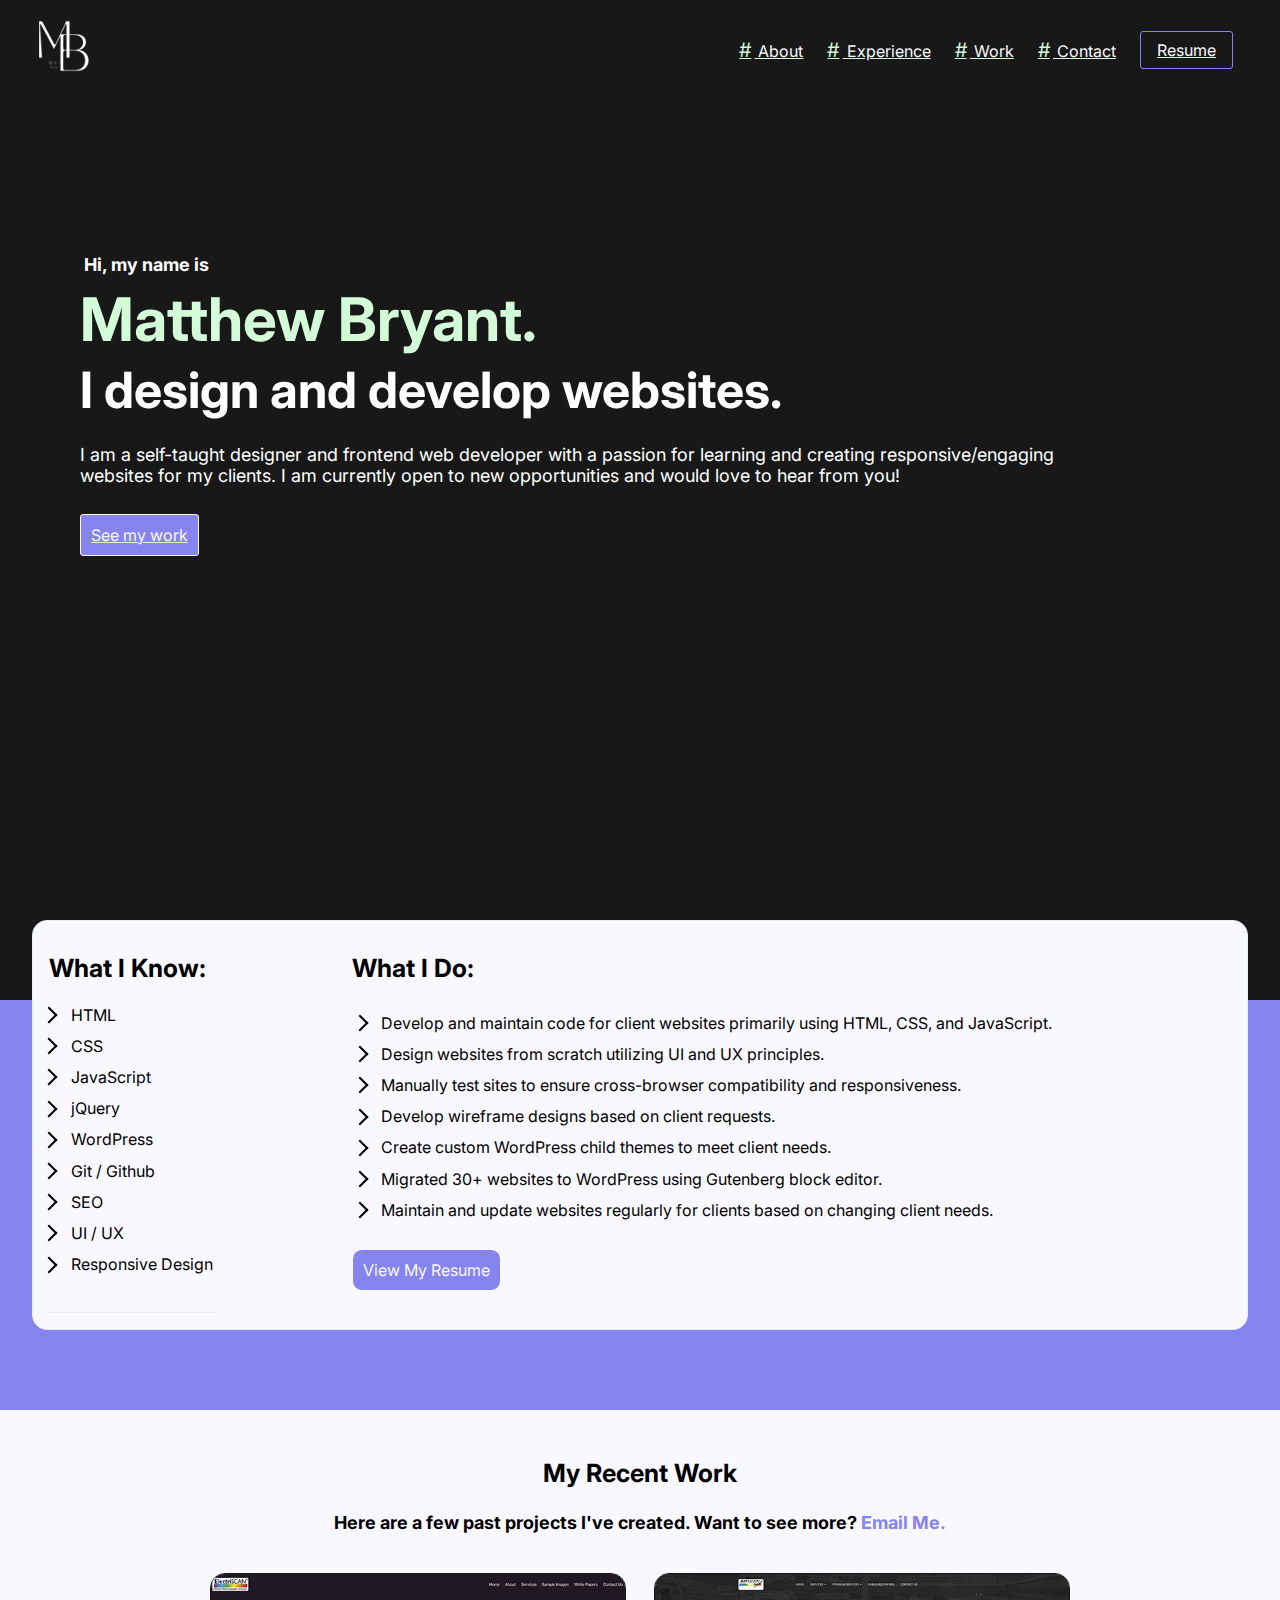
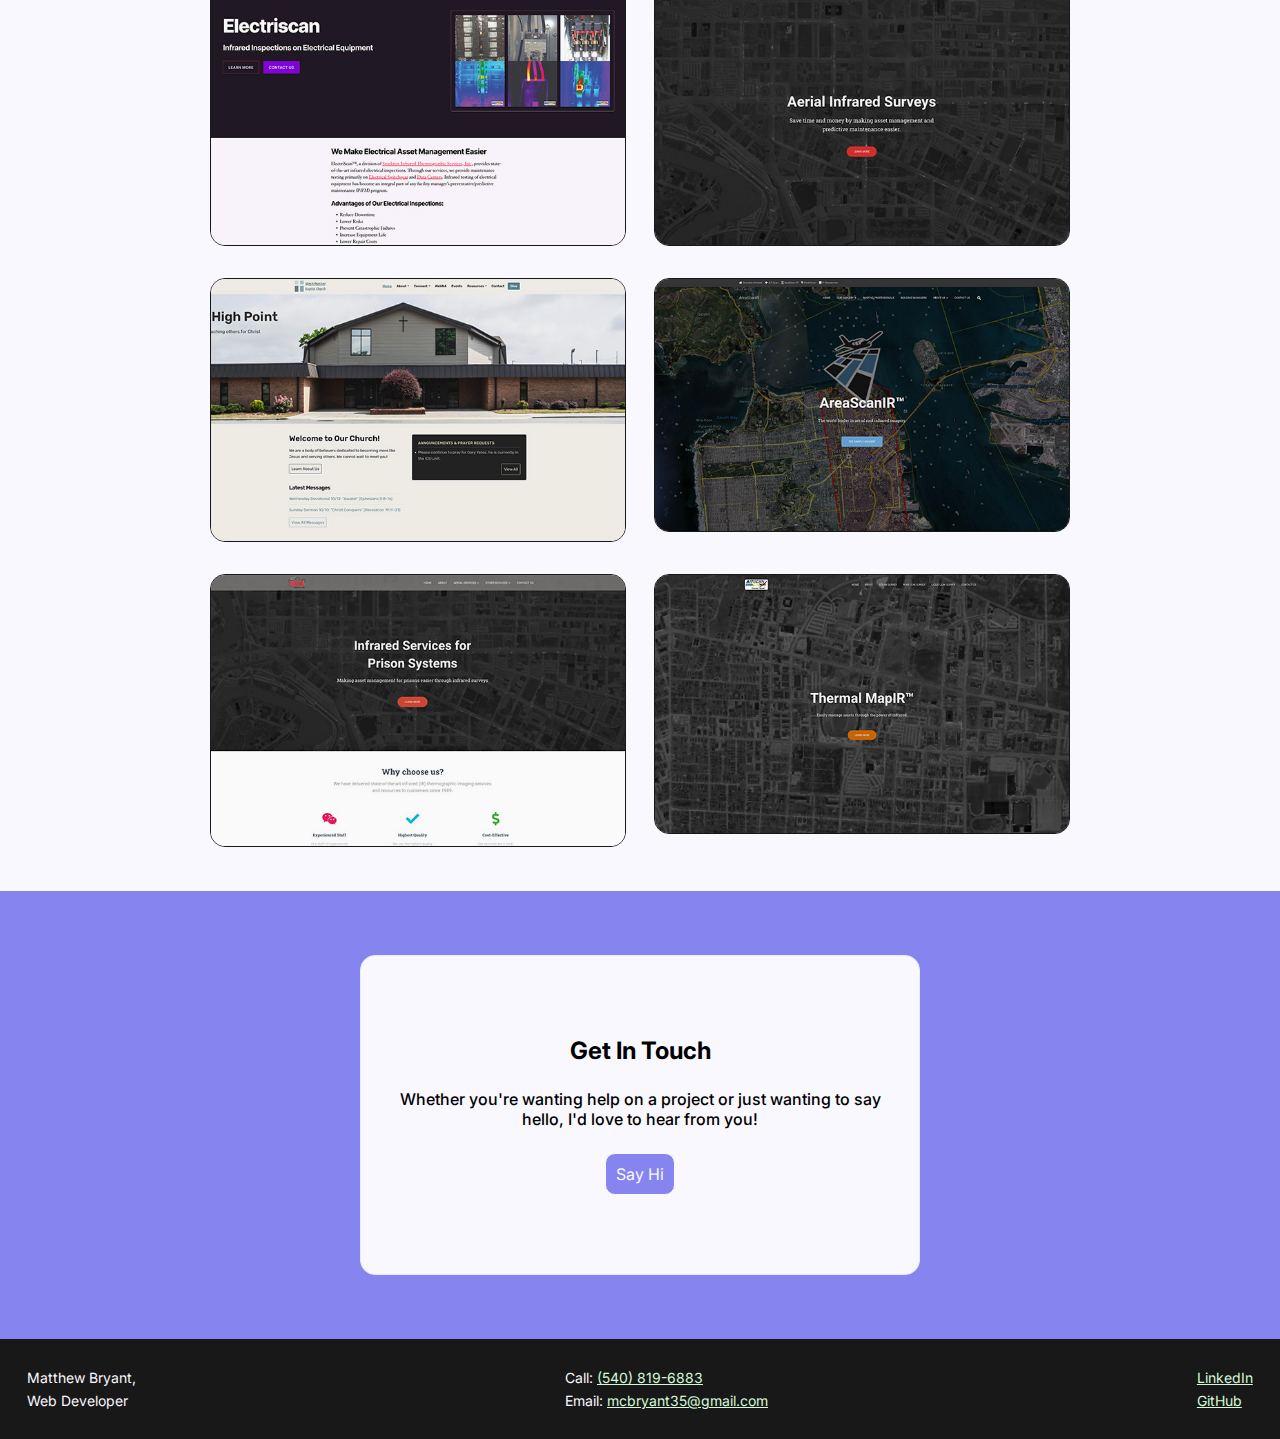
==== commit db769995: "temporarily remove change theme button" ====
--- a/index.html
+++ b/index.html
@@ -45,7 +45,7 @@
                 <div id="cta-buttons-container">
                     <ul class="cta-buttons">
                         <a href="mywork.html"><li class="special-button">See my work</li></a>
-                        <a href="#"><li class="normal-button">Change theme</li></a>
+                        <a style="display:none" href="#"><li class="normal-button">Change theme</li></a>
                     </ul>
                 </div>
             </div>
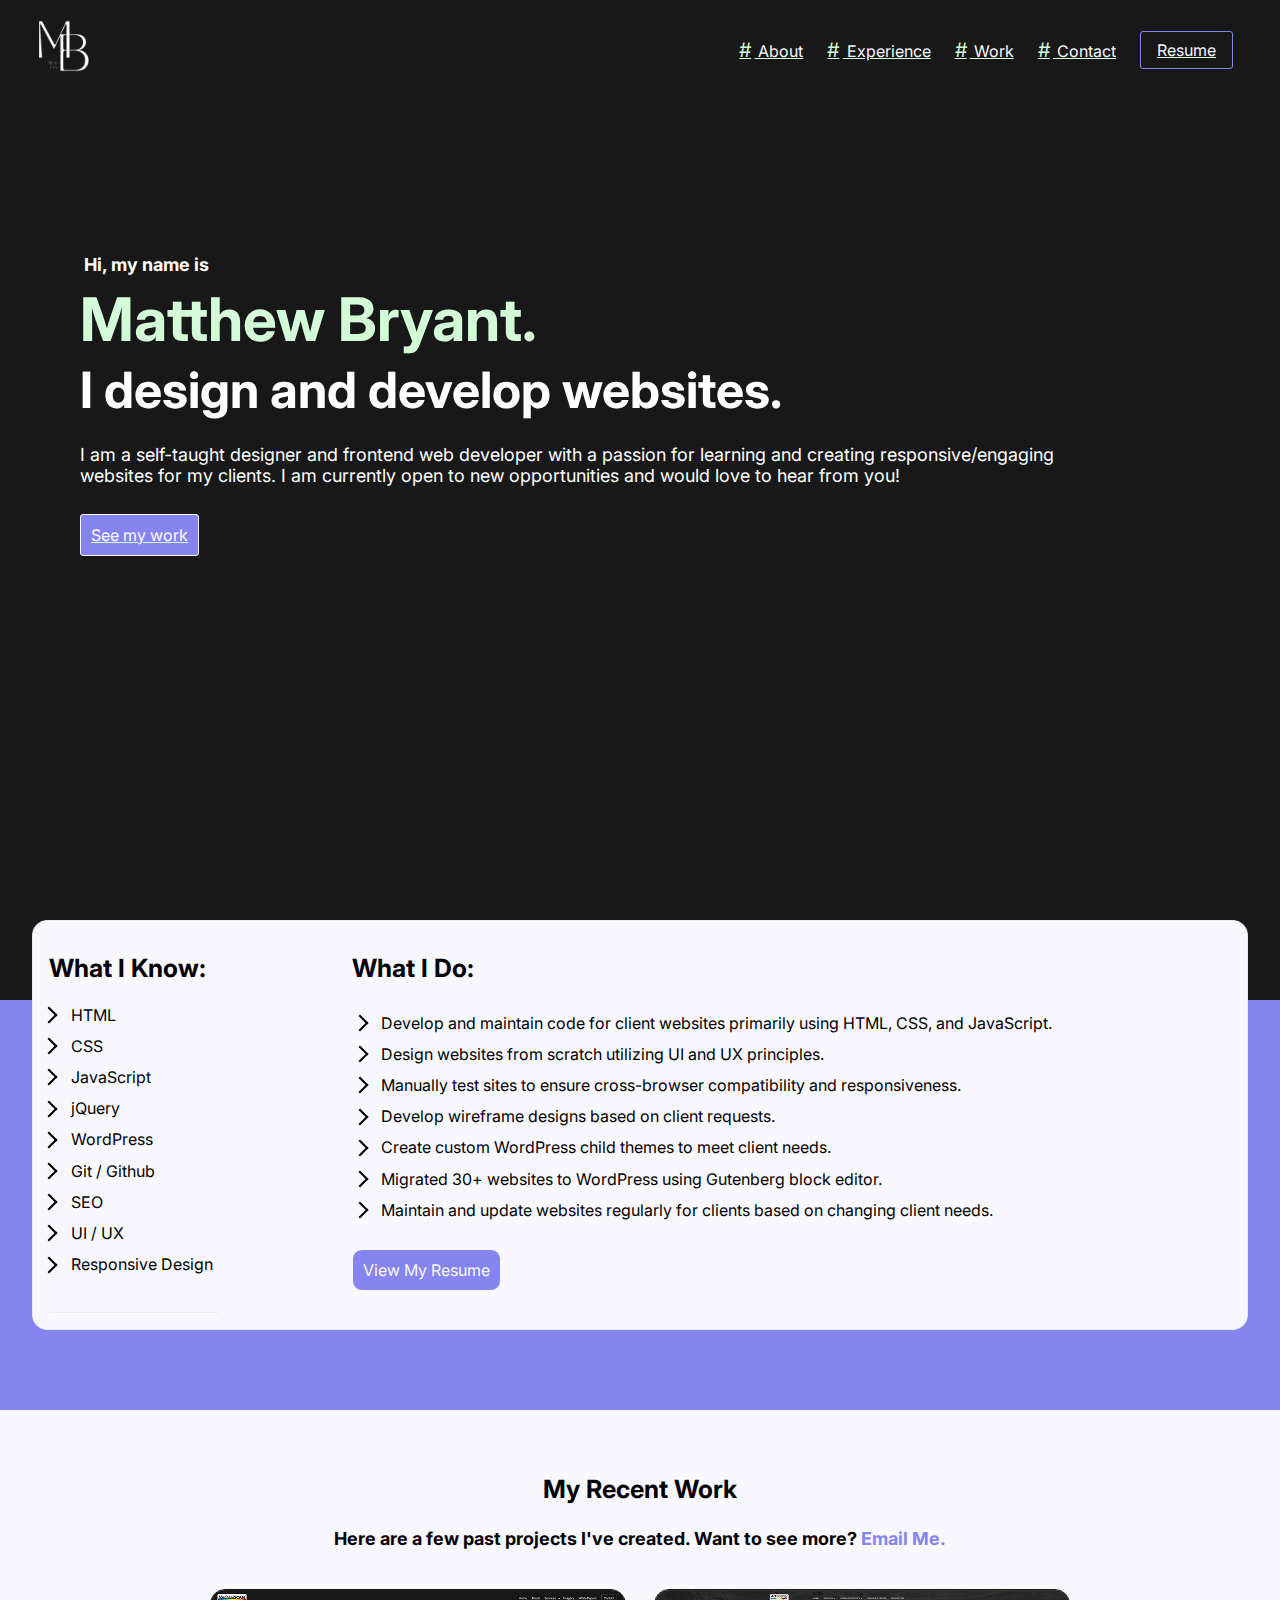
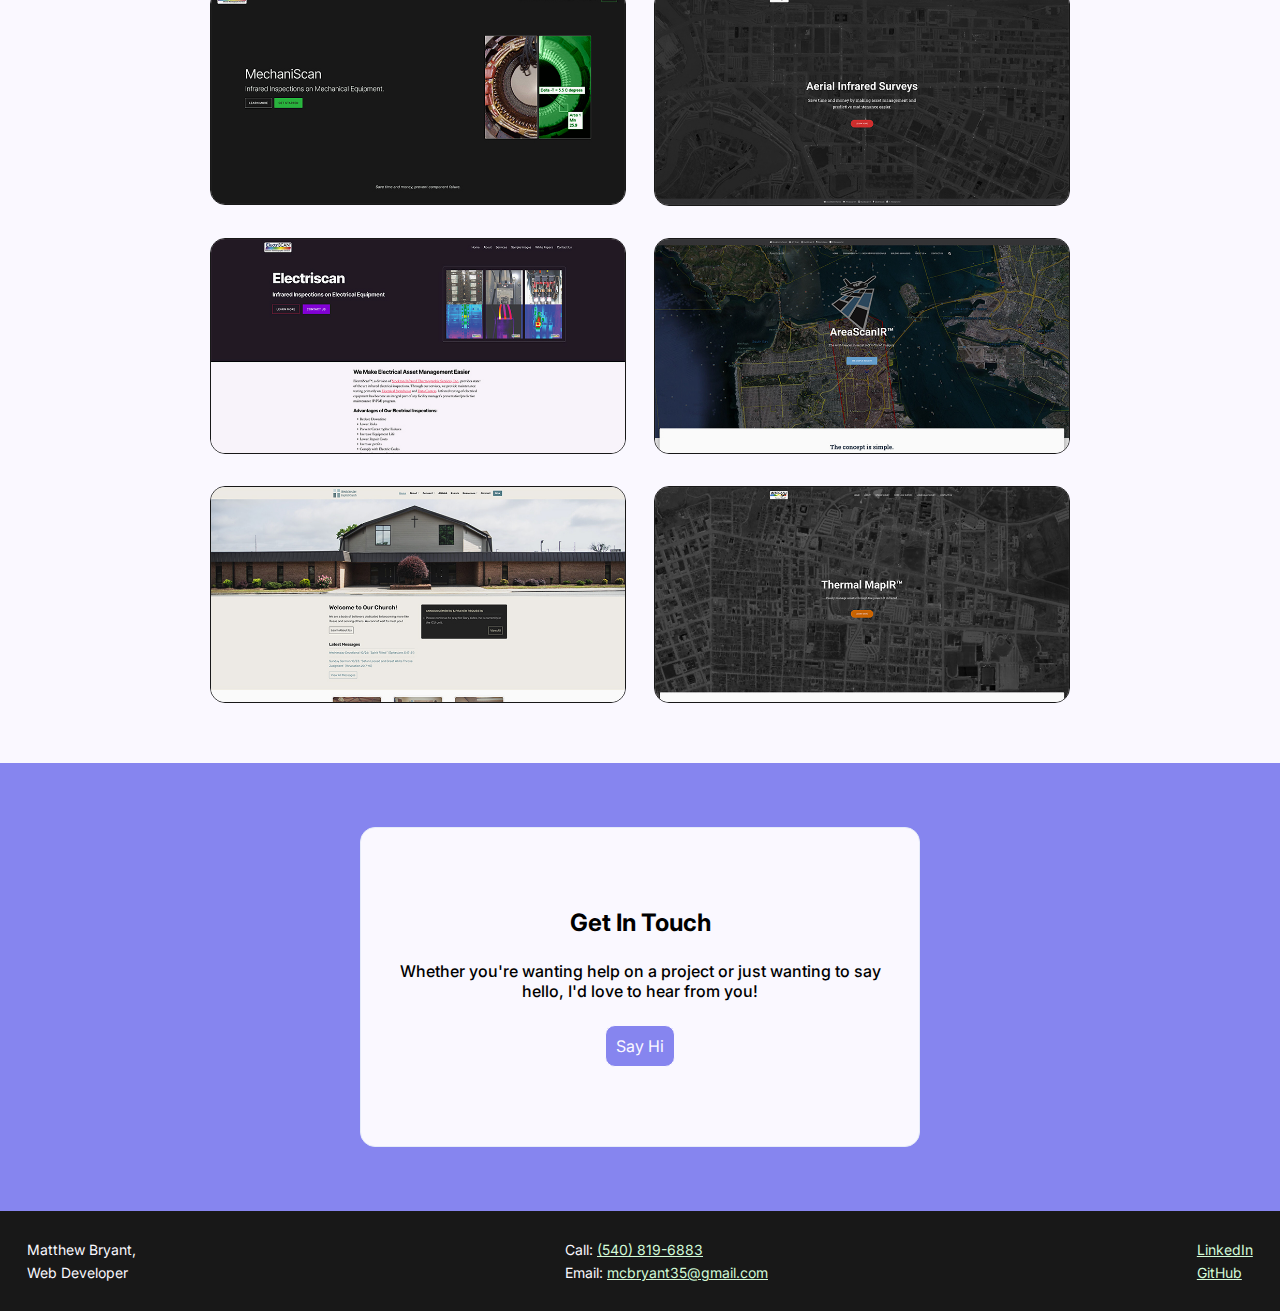
==== commit b06b999c: "update homepage images" ====
--- a/index.html
+++ b/index.html
@@ -112,9 +112,9 @@
 
                <div class="work-card">
                     <figure>
-                        <img class="work-thumb" src="./assets/images/websites600w/electriscan600w.jpg">
-                        <figcaption>
-                            <h2 class="caption-heading">ElectriScan</h2>
+                        <img class="work-thumb" src="./assets/images/websites800w/mechaniscan.jpg">
+                        <figcaption>
+                            <h2 class="caption-heading">MechaniScan</h2>
                             <a class="thumb-button" href="https://electriscan.com/" target="_blank">Visit Website ></a>
                         </figcaption>
                         <div class="overlay"></div>
@@ -123,7 +123,7 @@
 
                <div class="work-card">
                     <figure>
-                        <img class="work-thumb" src="./assets/images/websites600w/aitscan600w.jpg">
+                        <img class="work-thumb" src="./assets/images/websites800w/aitscan.jpg">
                         <figcaption>
                             <h2 class="caption-heading">AITScan</h2>
                             <a class="thumb-button" href="https://aitscan.com/" target="_blank">Visit Website ></a>
@@ -134,9 +134,9 @@
 
                <div class="work-card">
                     <figure>
-                        <img class="work-thumb" src="./assets/images/websites600w/wbc600w.jpg">
-                        <figcaption>
-                            <h2 class="caption-heading">WBC</h2>
+                        <img class="work-thumb" src="./assets/images/websites800w/electriscan.jpg">
+                        <figcaption>
+                            <h2 class="caption-heading">ElectriScan</h2>
                             <a class="thumb-button" href="https://westchesterbaptistchurch.com/" target="_blank">Visit Website ></a>
                         </figcaption>
                         <div class="overlay"></div>
@@ -145,7 +145,7 @@
 
                <div class="work-card">
                     <figure>
-                        <img class="work-thumb" src="./assets/images/websites600w/areascan600w.jpg">
+                        <img class="work-thumb" src="./assets/images/websites800w/areascan.jpg">
                         <figcaption>
                             <h2 class="caption-heading">AreaScan</h2>
                             <a class="thumb-button" href="https://areascanir.com/" target="_blank">Visit Website ></a>
@@ -156,9 +156,9 @@
 
                <div class="work-card">
                     <figure>
-                        <img class="work-thumb" src="./assets/images/websites600w/prisonscan600w.jpg">
-                        <figcaption>
-                            <h2 class="caption-heading">PrisonScan</h2>
+                        <img class="work-thumb" src="./assets/images/websites800w/westchester.jpg">
+                        <figcaption>
+                            <h2 class="caption-heading">WBC</h2>
                             <a class="thumb-button" href="https://prisonscanir.com/" target="_blank">Visit Website ></a>
                         </figcaption>
                         <div class="overlay"></div>
@@ -167,7 +167,7 @@
 
                <div class="work-card">
                     <figure>
-                        <img class="work-thumb" src="./assets/images/websites600w/thermalmap600w.jpg">
+                        <img class="work-thumb" src="./assets/images/websites800w/thermalmap.jpg">
                         <figcaption>
                             <h2 class="caption-heading">ThermalMapIR</h2>
                             <a class="thumb-button" href="https://thermalmapir.com/" target="_blank">Visit Website ></a>
--- a/assets/css/media-queries.css
+++ b/assets/css/media-queries.css
@@ -22,7 +22,7 @@
     #skills-column ul, #what-i-do-column ul {padding-left: 1rem; margin: auto;}
     #experience {padding: 1rem;}
     #experience h3 {text-align: center;}
-    #work {padding: 1rem; gap: .5rem;}
+    #work {padding: 2rem; gap: .5rem;}
     #work h2 {font-size: 25px; margin-top: 1.5rem;}
     #work h3 {text-align: center; font-size: 18px;}
     #column1 {display: none;}
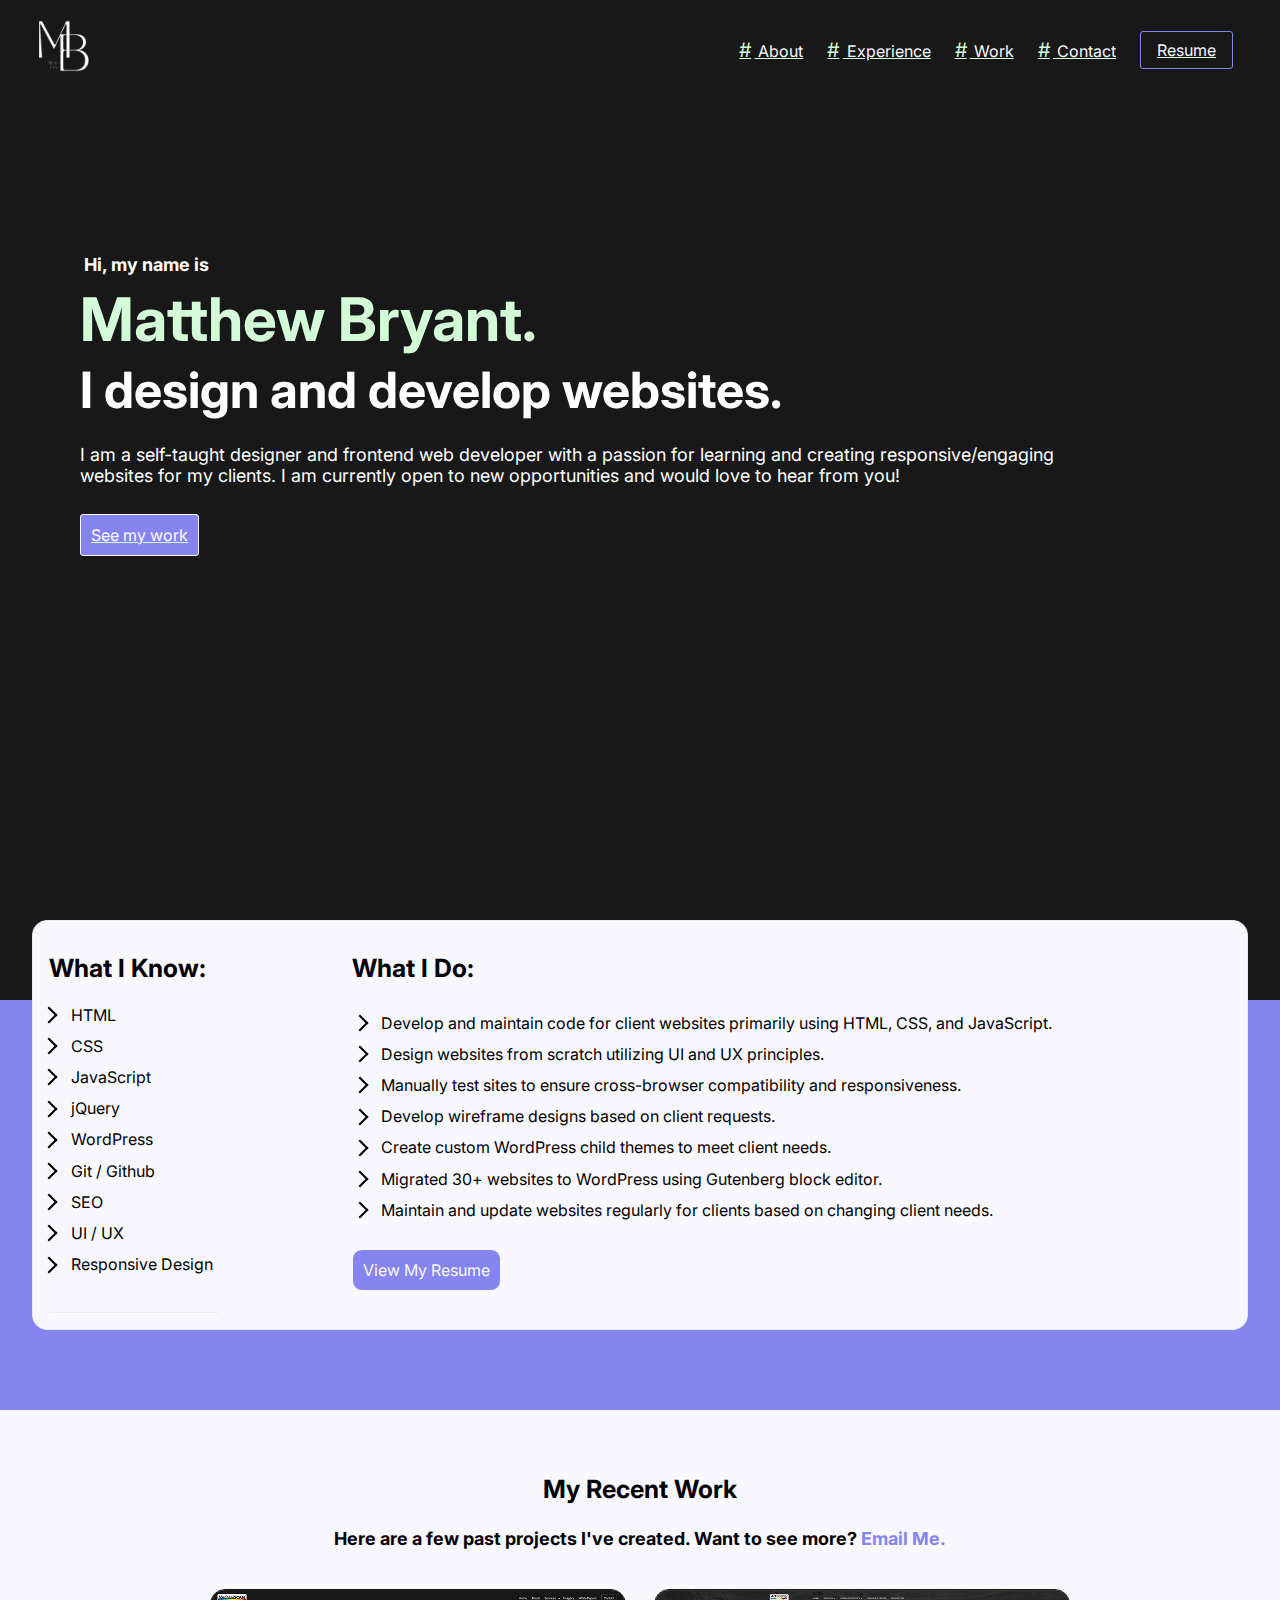
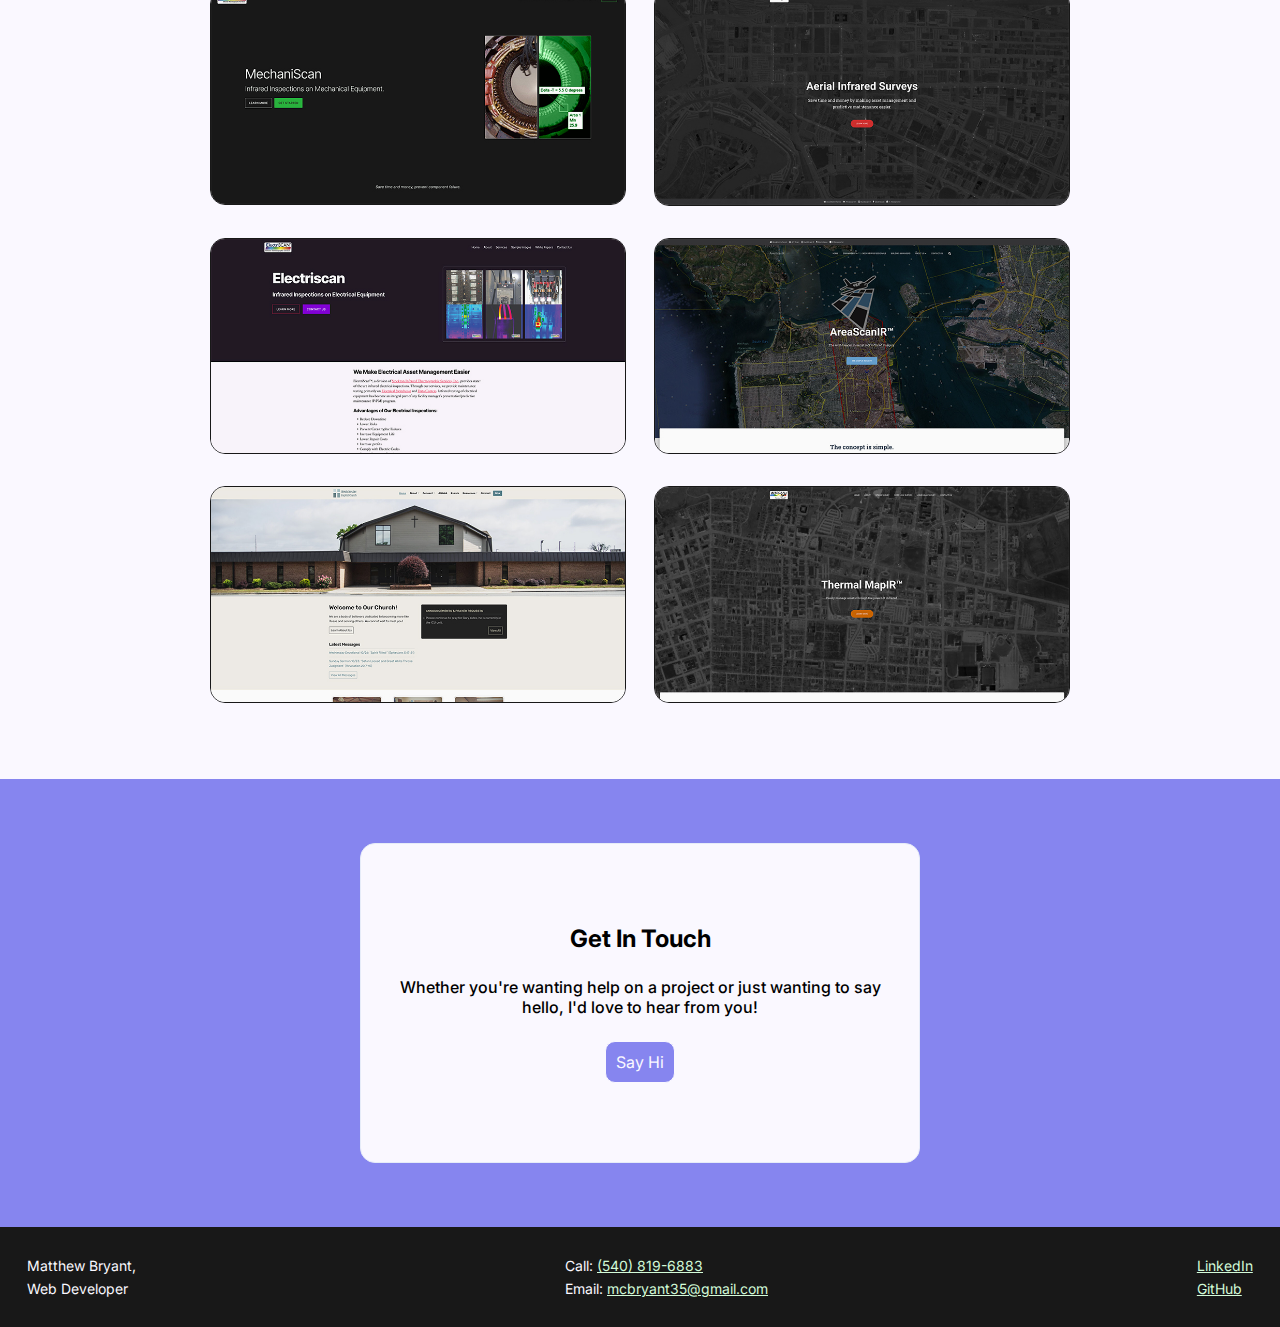
==== commit 894085bf: "updates" ====
--- a/index.html
+++ b/index.html
@@ -44,7 +44,7 @@
             
                 <div id="cta-buttons-container">
                     <ul class="cta-buttons">
-                        <a href="mywork.html"><li class="special-button">See my work</li></a>
+                        <a href="#work"><li class="special-button">See my work</li></a>
                         <a style="display:none" href="#"><li class="normal-button">Change theme</li></a>
                     </ul>
                 </div>
--- a/styles.css
+++ b/styles.css
@@ -22,6 +22,10 @@
     box-sizing: border-box;
     margin: 0;
     padding: 0;
+}
+
+html {
+    scroll-behavior: smooth;
 }
 
 ul {
@@ -317,6 +321,7 @@
     background-color: var(--main-bg-color);
     display: flex;
     flex-direction: column;
+    scroll-behavior: smooth;
 }
 
 #experience h2 {
@@ -408,7 +413,7 @@
     position: relative;
     opacity: 1;
     background-color: var(--accent-one);
-    max-width: 15rem;
+    /*max-width: 15rem;*/
 }
 
 .headshot-image {
--- a/assets/css/media-queries.css
+++ b/assets/css/media-queries.css
@@ -22,7 +22,7 @@
     #skills-column ul, #what-i-do-column ul {padding-left: 1rem; margin: auto;}
     #experience {padding: 1rem;}
     #experience h3 {text-align: center;}
-    #work {padding: 2rem; gap: .5rem;}
+    #work {padding: 2rem 2rem 3rem 2rem; gap: .5rem;}
     #work h2 {font-size: 25px; margin-top: 1.5rem;}
     #work h3 {text-align: center; font-size: 18px;}
     #column1 {display: none;}
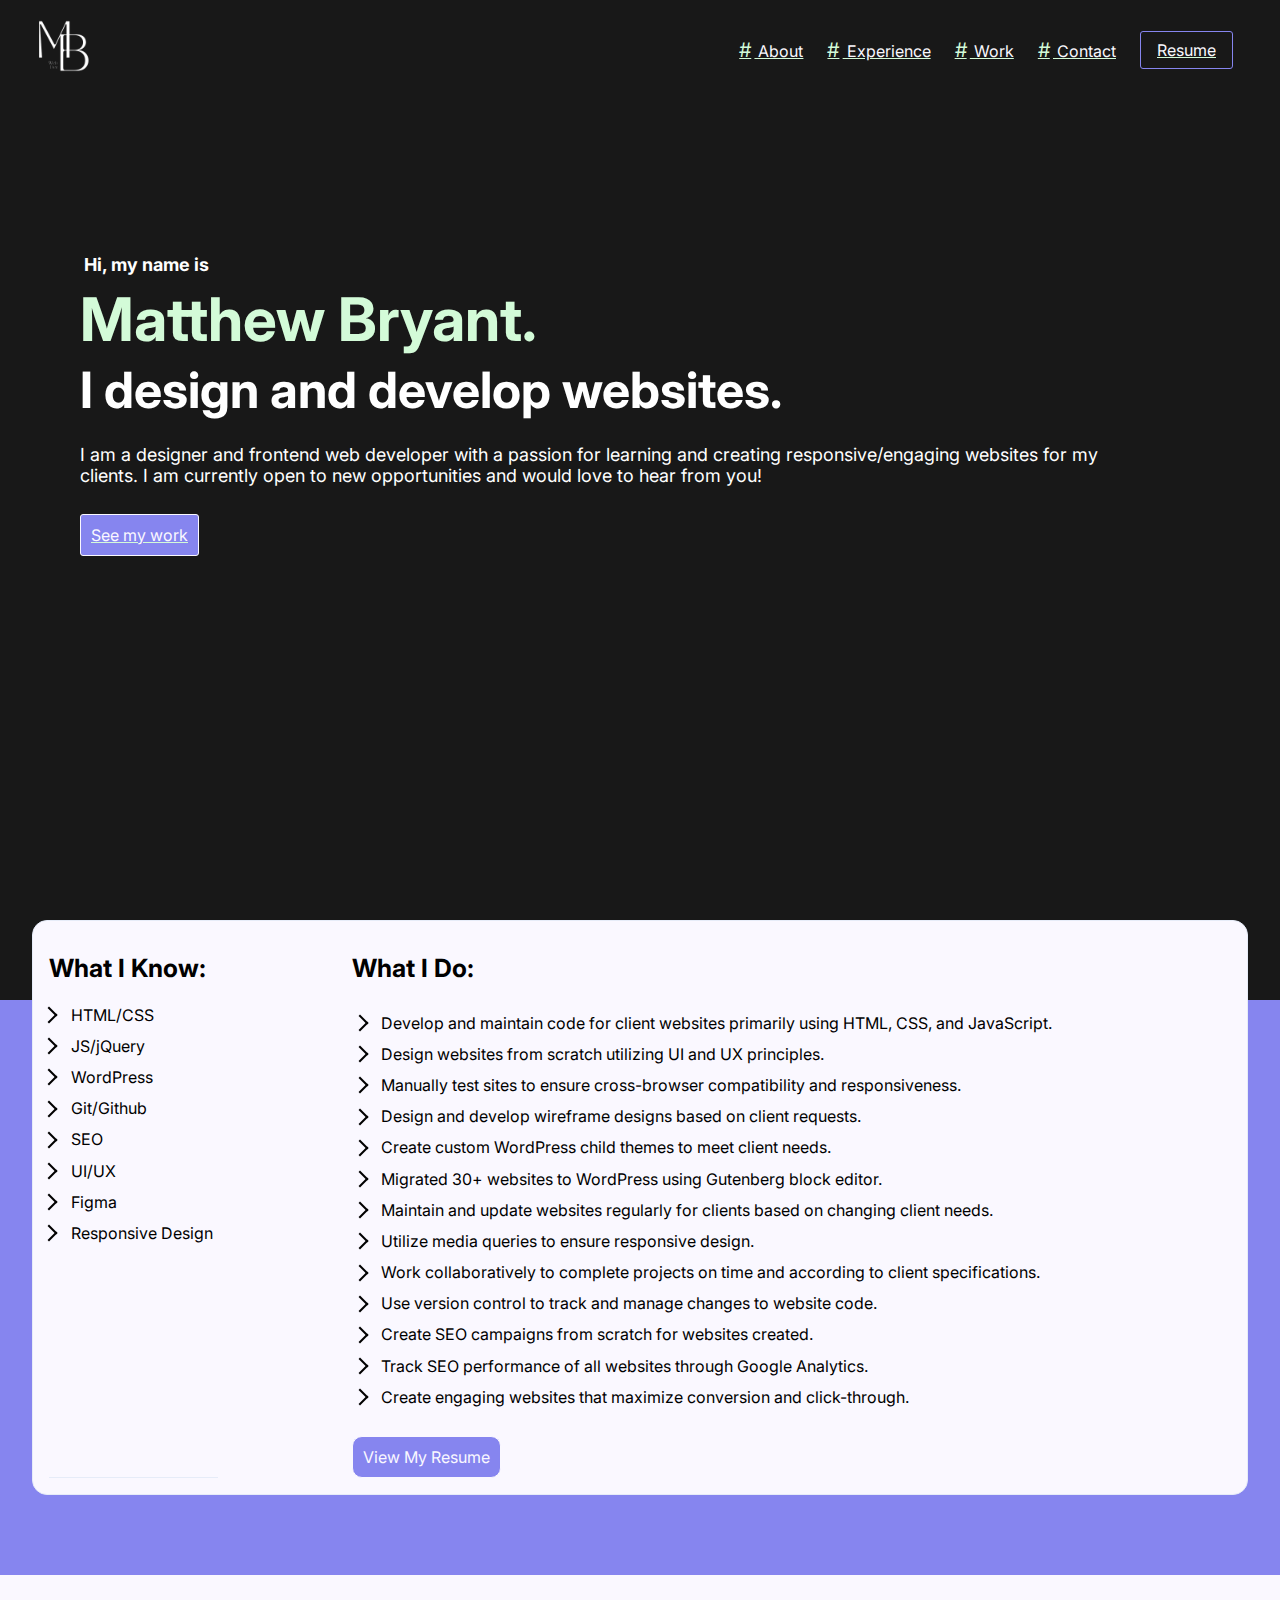
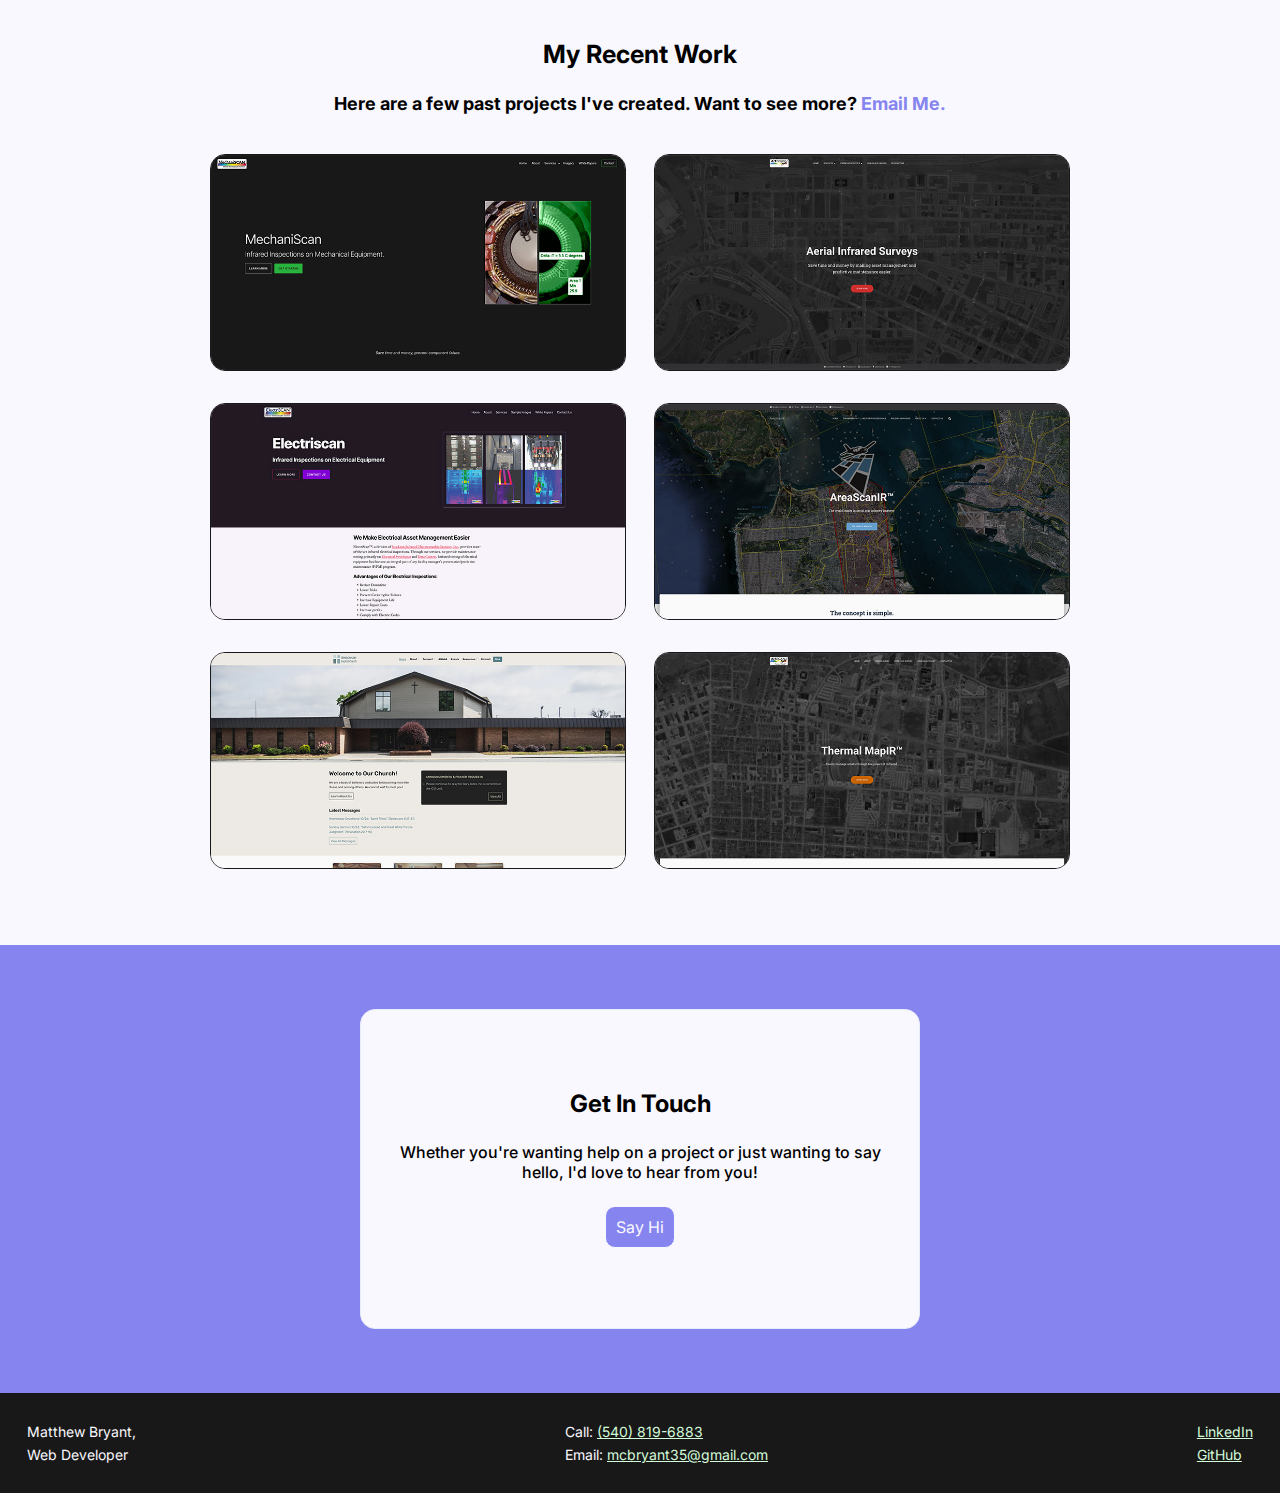
==== commit c1387813: "complete creation of skill hovers" ====
--- a/index.html
+++ b/index.html
@@ -40,7 +40,7 @@
                 <h2 class="intro-line-one">Hi, my name is</h2>
                 <h2 class="intro-line-two">Matthew Bryant.</h2>
                 <h2 class="intro-line-three">I design and develop websites.</h2>
-                <p class="intro-par">I am a self-taught designer and frontend web developer with a passion for learning and creating responsive/engaging websites for my clients. I am currently open to new opportunities and would love to hear from you!</p>
+                <p class="intro-par">I am a designer and frontend web developer with a passion for learning and creating responsive/engaging websites for my clients. I am currently open to new opportunities and would love to hear from you!</p>
             
                 <div id="cta-buttons-container">
                     <ul class="cta-buttons">
@@ -64,15 +64,14 @@
 
                     <h3>What I Know:</h3>
                     <ul>
-                        <li>HTML</li>
-                        <li>CSS</li>
-                        <li>JavaScript</li>
-                        <li>jQuery</li>
-                        <li>WordPress</li>
-                        <li>Git / Github</li>
-                        <li>SEO</li>
-                        <li>UI / UX</li>
-                        <li>Responsive Design</li>
+                        <li id="hoverhtmlcss">HTML/CSS</li>
+                        <li id="hoverjsjq">JS/jQuery</li>
+                        <li id="hoverwp">WordPress</li>
+                        <li id="hovergit">Git/Github</li>
+                        <li id="hoverseo">SEO</li>
+                        <li id="hoveruiux">UI/UX</li>
+                        <li id="hoverfigma">Figma</li>
+                        <li id="hoverdesign">Responsive Design</li>
                     </ul>
 
                 </div>
@@ -80,13 +79,19 @@
                 <div id="what-i-do-column" class="columns">
                     <h3>What I Do:</h3>
                     <ul>
-                        <li>Develop and maintain code for client websites primarily using HTML, CSS, and JavaScript.</li>
-                        <li>Design websites from scratch utilizing UI and UX principles.</li>
-                        <li>Manually test sites to ensure cross-browser compatibility and responsiveness.</li>
-                        <li>Develop wireframe designs based on client requests.</li>
-                        <li>Create custom WordPress child themes to meet client needs.</li>
-                        <li>Migrated 30+ websites to WordPress using Gutenberg block editor.</li>
-                        <li>Maintain and update websites regularly for clients based on changing client needs.</li>
+                        <li id="skill1">Develop and maintain code for client websites primarily using HTML, CSS, and JavaScript.</li>
+                        <li id="skill2">Design websites from scratch utilizing UI and UX principles.</li>
+                        <li id="skill3">Manually test sites to ensure cross-browser compatibility and responsiveness.</li>
+                        <li id="skill4">Design and develop wireframe designs based on client requests.</li>
+                        <li id="skill5">Create custom WordPress child themes to meet client needs.</li>
+                        <li id="skill6">Migrated 30+ websites to WordPress using Gutenberg block editor.</li>
+                        <li id="skill7">Maintain and update websites regularly for clients based on changing client needs.</li>
+                        <li id="skill8">Utilize media queries to ensure responsive design.</li>
+                        <li id="skill9">Work collaboratively to complete projects on time and according to client specifications.</li>
+                        <li id="skill10">Use version control to track and manage changes to website code.</li>
+                        <li id="skill11">Create SEO campaigns from scratch for websites created.</li>
+                        <li id="skill12">Track SEO performance of all websites through Google Analytics.</li>
+                        <li id="skill13">Create engaging websites that maximize conversion and click-through.</li>
                     </ul>
 
                     <a id="resume" class="resume-link clear" href="https://drive.google.com/file/d/1iqyRCkgeae6ioxrr6bbOWsfe8rhDTvmX/view?usp=sharing" target="_blank">View My Resume</a>
@@ -115,7 +120,7 @@
                         <img class="work-thumb" src="./assets/images/websites800w/mechaniscan.jpg">
                         <figcaption>
                             <h2 class="caption-heading">MechaniScan</h2>
-                            <a class="thumb-button" href="https://electriscan.com/" target="_blank">Visit Website ></a>
+                            <a class="thumb-button" href="https://mechaniscan.com/" target="_blank">Visit Website ></a>
                         </figcaption>
                         <div class="overlay"></div>
                     </figure>
@@ -137,7 +142,7 @@
                         <img class="work-thumb" src="./assets/images/websites800w/electriscan.jpg">
                         <figcaption>
                             <h2 class="caption-heading">ElectriScan</h2>
-                            <a class="thumb-button" href="https://westchesterbaptistchurch.com/" target="_blank">Visit Website ></a>
+                            <a class="thumb-button" href="https://electriscan.com/" target="_blank">Visit Website ></a>
                         </figcaption>
                         <div class="overlay"></div>
                     </figure>
@@ -159,7 +164,7 @@
                         <img class="work-thumb" src="./assets/images/websites800w/westchester.jpg">
                         <figcaption>
                             <h2 class="caption-heading">WBC</h2>
-                            <a class="thumb-button" href="https://prisonscanir.com/" target="_blank">Visit Website ></a>
+                            <a class="thumb-button" href="https://westchesterbaptistchurch.com/" target="_blank">Visit Website ></a>
                         </figcaption>
                         <div class="overlay"></div>
                     </figure>
--- a/styles.css
+++ b/styles.css
@@ -17,6 +17,20 @@
 Global Styles
 ******************/
 
+/*test*/
+
+.highlight {
+    color: var(--accent-one);
+    font-weight: bold;
+}
+
+li {
+    transition: .2s all ease;
+}
+
+li:hover {
+    cursor: pointer;
+}
 
 * {
     box-sizing: border-box;
